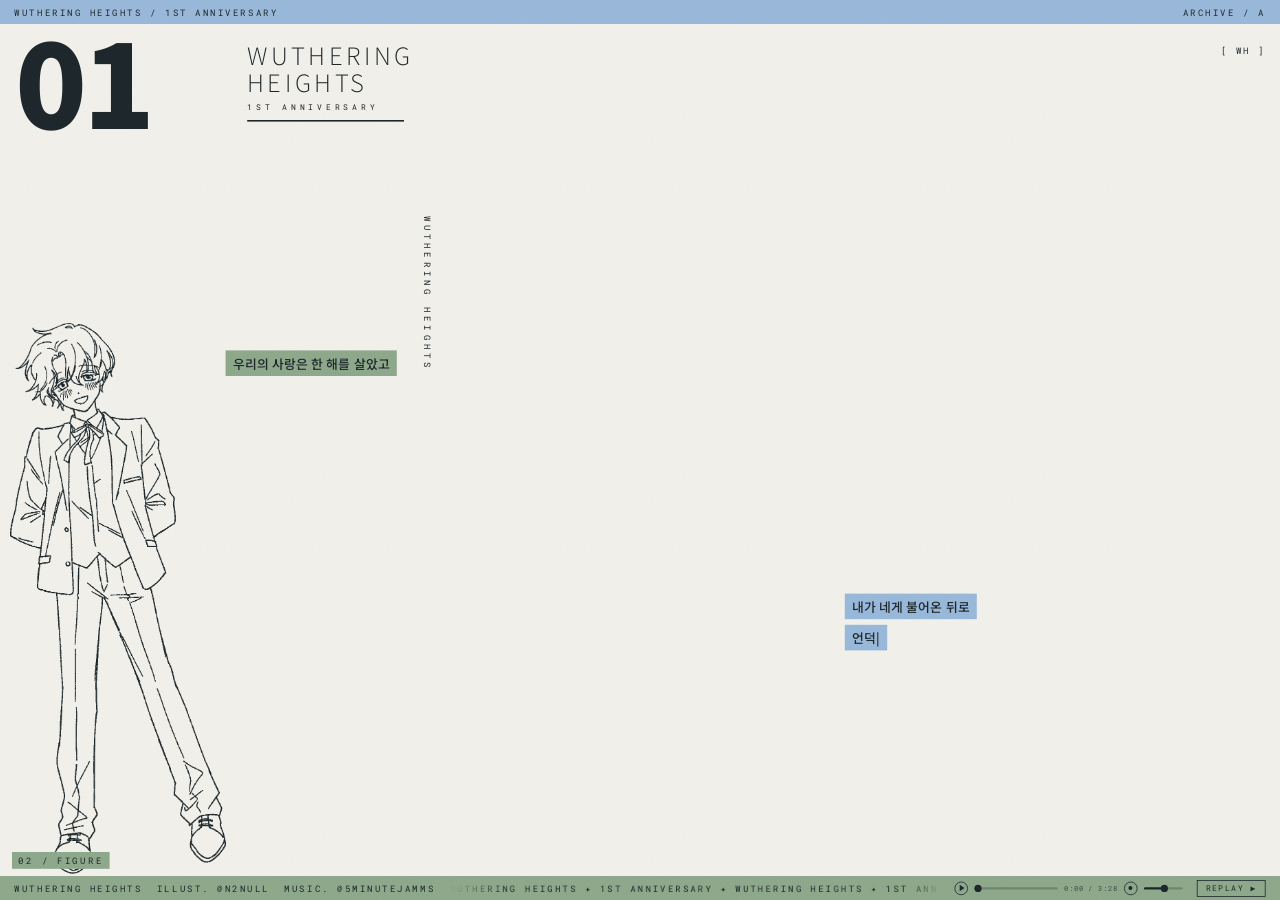
==== index.html @ ae3fcca3 "Start anniversary background music before scene scripts" ====
<!DOCTYPE html>
<html lang="ko">
<head>
<meta charset="utf-8">
<meta name="viewport" content="width=device-width, initial-scale=1, viewport-fit=cover">
<title>1ST ANNIVERSARY</title>
<link rel="icon" href="data:image/svg+xml,%3Csvg xmlns='http://www.w3.org/2000/svg' viewBox='0 0 32 32'%3E%3Crect width='32' height='32' fill='%239ABADB'/%3E%3Crect x='6' y='6' width='20' height='20' fill='%231E282C'/%3E%3C/svg%3E">
<link rel="preconnect" href="https://fonts.googleapis.com">
<link rel="preconnect" href="https://fonts.gstatic.com" crossorigin>
<link href="https://fonts.googleapis.com/css2?family=Noto+Sans+JP:wght@200;400;900&amp;family=Noto+Sans+KR:wght@300;500;700;900&amp;family=Roboto+Mono:wght@400;500&amp;display=swap" rel="stylesheet">
<link rel="stylesheet" href="css/style.css">
</head>
<body>
  <audio id="bgmAudio" src="audio/after-the-wuthering.mp3" loop preload="auto"></audio>
  <script src="js/bgm.js?v=2" async></script>

<div class="viewport">
  <div class="stage" id="stage">

    <!-- ============ 그림 3점 ============ -->
    <div class="fig fig--head" id="figHead">
      <img class="fig__img" alt="" data-img="images/head.png">
      <svg class="fig__art" aria-hidden="true" preserveAspectRatio="xMidYMid meet" xmlns="http://www.w3.org/2000/svg" viewBox="0 0 620 860" fill="none">
<g stroke="currentColor" stroke-width="3.2" stroke-linecap="round" stroke-linejoin="round">
  <!-- hair : crown + right silhouette -->
  <path d="M250 214 C214 132 268 46 358 36 C466 24 540 96 538 196 C536 266 514 314 512 382 C510 458 528 524 512 588 C500 638 476 672 460 722 C448 758 444 800 448 840"/>
  <!-- hair : left silhouette, falls behind the face -->
  <path d="M250 214 C224 266 210 316 202 358 C190 414 150 442 128 492 C104 548 94 610 98 674 C100 722 96 782 86 840"/>
  <!-- bangs -->
  <path d="M254 206 C296 136 392 112 462 152 C498 173 516 204 520 240"/>
  <path d="M352 80 C398 122 422 172 424 230"/>
  <path d="M284 132 C302 176 306 222 294 266"/>
  <path d="M424 86 C470 118 498 162 506 214"/>
  <!-- strands, right -->
  <path d="M522 330 C538 418 526 508 502 586 C484 648 468 708 472 772"/>
  <path d="M486 386 C498 464 488 542 468 608"/>
  <path d="M556 246 C578 342 570 446 546 536"/>
  <!-- strands, left (outside the face) -->
  <path d="M142 516 C126 578 118 638 122 700"/>
  <!-- face contour : 3/4 facing left -->
  <path d="M250 206
           C234 240 222 270 214 300
           C209 320 206 336 200 352
           C190 378 172 396 166 410
           C160 424 176 428 196 428
           C206 428 200 438 194 448
           C187 459 186 465 192 472
           C200 480 202 484 196 492
           C190 500 194 506 204 512
           C214 519 222 527 232 540
           C254 570 282 590 320 598
           C360 606 404 596 430 568"/>
  <path d="M430 568 C456 542 468 506 470 472"/>
  <!-- ear -->
  <path d="M470 442 C500 436 510 464 502 496 C496 522 480 536 466 534"/>
  <path d="M478 464 C489 464 493 479 487 496"/>
</g>
<g stroke="currentColor" stroke-width="2.6" stroke-linecap="round" stroke-linejoin="round">
  <!-- brow -->
  <path d="M258 304 C292 282 348 280 386 294"/>
  <!-- eye -->
  <path d="M252 354 C276 322 334 316 372 340"/>
  <path d="M254 358 C278 386 336 392 372 344"/>
  <path d="M248 348 L234 334 M266 332 L257 316 M288 322 L283 304"/>
  <path d="M322 326 C342 326 356 342 356 360 C356 377 342 388 324 386 C306 384 298 368 300 352 C302 337 309 326 322 326 Z" fill="currentColor" stroke="none"/>
  <circle cx="336" cy="343" r="5.5" fill="var(--paper)" stroke="none"/>
  <!-- nose -->
  <path d="M198 420 C208 425 216 428 224 430"/>
  <!-- lips -->
  <path d="M194 461 C222 452 254 454 276 463"/>
  <path d="M198 470 C224 486 252 483 274 465"/>
</g>
<g stroke="currentColor" stroke-width="3.2" stroke-linecap="round" stroke-linejoin="round">
  <!-- neck -->
  <path d="M300 596 C298 636 292 662 282 686"/>
  <path d="M438 566 C444 612 456 644 470 668"/>
  <!-- shoulders / collar -->
  <path d="M150 860 C172 752 212 690 282 678"/>
  <path d="M470 664 C542 692 592 762 608 860"/>
  <path d="M282 686 C328 718 394 718 454 678"/>
  <path d="M316 708 C338 742 344 780 338 820"/>
  <path d="M422 704 C410 740 406 778 412 818"/>
</g>
</svg>
      <span class="fig__tag" data-txt="tagHead"></span>
    </div>

    <div class="fig fig--left" id="figLeft">
      <img class="fig__img" alt="" data-img="images/body-left.png">
      <svg class="fig__art" aria-hidden="true" preserveAspectRatio="xMidYMid meet" xmlns="http://www.w3.org/2000/svg" viewBox="0 0 560 1000" fill="none">
<g stroke="currentColor" stroke-width="3.2" stroke-linecap="round" stroke-linejoin="round">
  <!-- head, tilted back -->
  <path d="M300 32 C330 32 348 60 346 94 C344 124 328 148 310 155 C300 159 286 156 278 148 C264 134 254 112 258 84 C262 54 272 32 300 32 Z"/>
  <!-- neck -->
  <path d="M284 154 C283 176 280 190 276 202"/>
  <path d="M316 150 C318 174 322 188 328 198"/>
  <!-- RAISED ARM (up-left) -->
  <path d="M276 202 C244 206 214 188 182 154 C154 124 130 94 114 70"/>
  <path d="M114 70 C102 50 94 36 102 26 C112 14 126 22 130 38 C132 48 134 58 136 66"/>
  <path d="M136 66 C154 100 184 142 220 174 C236 188 246 206 250 232"/>
  <!-- LOWER ARM (down-right) -->
  <path d="M328 198 C364 212 396 252 416 308 C428 342 436 376 440 402"/>
  <path d="M440 402 C450 426 448 446 435 448 C422 450 414 436 417 420 C418 412 420 406 421 400"/>
  <path d="M421 400 C412 360 398 318 380 286 C364 258 350 240 340 232"/>
  <!-- torso -->
  <path d="M250 232 C252 288 254 340 258 392"/>
  <path d="M340 232 C340 290 340 342 338 394"/>
  <!-- top + skirt -->
  <path d="M276 204 C290 224 312 224 326 200"/>
  <path d="M266 216 C288 250 320 250 338 212"/>
  <path d="M258 392 C290 406 314 406 338 392"/>
  <path d="M258 398 C236 448 222 500 214 548"/>
  <path d="M338 394 C364 442 382 496 392 546"/>
  <path d="M214 548 C244 578 286 592 330 584 C356 579 378 566 392 546"/>
  <path d="M286 400 C284 460 282 516 282 566"/>
  <path d="M320 400 C328 458 336 512 342 560"/>
  <path d="M246 402 C238 458 230 510 224 556"/>
  <!-- LEFT LEG (bent) -->
  <path d="M242 568 C216 622 200 684 198 736 C196 786 208 834 226 872"/>
  <path d="M226 872 C230 896 242 910 258 905 C272 900 274 886 268 870"/>
  <path d="M268 870 C254 834 246 792 248 748 C250 700 266 644 292 594"/>
  <!-- RIGHT LEG (bent) -->
  <path d="M352 576 C382 630 398 696 396 750 C394 800 382 846 366 880"/>
  <path d="M366 880 C370 904 358 918 342 913 C328 908 324 894 328 876"/>
  <path d="M328 876 C340 842 348 802 346 760 C344 712 330 660 306 612"/>
</g>
<g stroke="currentColor" stroke-width="2.4" stroke-linecap="round" stroke-linejoin="round">
  <!-- hair : crown -->
  <path d="M256 94 C240 44 268 10 304 10 C346 10 370 46 360 98 C354 128 358 150 364 174" stroke-width="3.2"/>
  <path d="M256 94 C250 122 246 146 242 172" stroke-width="3.2"/>
  <path d="M266 62 C292 42 336 44 356 70"/>
  <!-- hair : streaming -->
  <path d="M366 170 C412 222 450 290 460 360 C468 414 486 454 510 484"/>
  <path d="M242 172 C214 218 192 282 190 346 C188 398 172 440 150 470"/>
  <path d="M256 160 C228 206 210 264 208 322"/>
  <path d="M300 160 C292 212 290 262 296 308"/>
  <!-- closed eyes -->
  <path d="M272 98 C280 91 290 91 297 96" stroke-width="2.2"/>
  <path d="M313 94 C321 88 330 89 336 94" stroke-width="2.2"/>
  <!-- knee hints -->
  <path d="M204 742 C212 748 222 748 230 742"/>
  <path d="M362 752 C370 748 380 748 388 752"/>
</g>
</svg>
      <span class="fig__tag" data-txt="tagLeft"></span>
    </div>

    <div class="fig fig--center" id="figCenter">
      <img class="fig__img" alt="" data-img="images/body-center.png">
      <svg class="fig__art" aria-hidden="true" preserveAspectRatio="xMidYMid meet" xmlns="http://www.w3.org/2000/svg" viewBox="0 0 460 1120" fill="none">
<g stroke="currentColor" stroke-width="3.2" stroke-linecap="round" stroke-linejoin="round">
  <!-- head -->
  <path d="M246 30 C274 32 290 60 288 92 C286 120 272 142 256 150 C248 154 234 153 226 147 C212 136 200 114 202 86 C204 56 220 28 246 30 Z"/>
  <!-- neck -->
  <path d="M230 148 C229 170 227 184 224 196"/>
  <path d="M262 144 C263 168 266 182 270 192"/>
  <!-- LEFT silhouette : shoulder, arm, hand, torso, skirt -->
  <path d="M224 196 C202 202 184 210 176 224
           C158 256 148 294 150 332
           C152 372 156 414 160 446"/>
  <path d="M160 446 C152 472 150 492 162 497 C173 501 180 490 178 474 C177 464 175 456 174 450"/>
  <path d="M174 450 C178 410 180 366 184 330 C188 292 192 266 198 250"/>
  <path d="M198 250 C202 298 205 352 206 400 C204 420 200 436 196 448"/>
  <path d="M196 448 C184 512 172 596 164 666 C161 686 159 696 158 702"/>
  <!-- RIGHT silhouette -->
  <path d="M270 192 C294 198 310 206 318 220
           C336 252 346 290 344 330
           C342 370 338 412 334 444"/>
  <path d="M334 444 C342 470 344 490 332 495 C321 499 314 488 316 472 C317 462 319 454 320 448"/>
  <path d="M320 448 C316 408 314 364 310 328 C306 290 302 264 296 248"/>
  <path d="M296 248 C292 296 289 350 288 400 C290 420 294 436 298 448"/>
  <path d="M298 448 C312 512 324 596 332 666 C335 686 337 696 338 702"/>
  <!-- skirt hem -->
  <path d="M158 702 C196 722 254 726 304 714 C322 710 332 706 338 702"/>
  <!-- legs -->
  <path d="M196 714 C190 790 186 876 190 948 C192 982 192 1002 194 1018"/>
  <path d="M232 722 C230 798 228 882 228 950 C228 982 228 1002 228 1016"/>
  <path d="M254 722 C254 798 254 882 256 950 C257 982 258 1002 258 1016"/>
  <path d="M292 712 C298 788 302 874 300 946 C299 980 298 1000 296 1016"/>
  <!-- feet -->
  <path d="M194 1018 C188 1042 188 1058 199 1062 C214 1067 224 1063 227 1056 C230 1050 228 1032 228 1016"/>
  <path d="M296 1016 C302 1040 302 1056 291 1060 C277 1065 266 1061 262 1054 C259 1048 258 1032 258 1016"/>
</g>
<g stroke="currentColor" stroke-width="2.4" stroke-linecap="round" stroke-linejoin="round">
  <!-- hair -->
  <path d="M200 92 C186 40 216 6 252 8 C294 10 316 48 304 100 C298 132 304 158 312 184" stroke-width="3.2"/>
  <path d="M200 92 C195 122 190 150 186 180" stroke-width="3.2"/>
  <path d="M210 60 C236 40 280 42 300 68"/>
  <path d="M314 180 C340 240 352 312 342 384 C334 442 346 490 360 528"/>
  <path d="M186 180 C168 236 160 298 168 354 C174 398 166 440 154 474"/>
  <path d="M294 162 C312 226 320 296 312 360 C306 410 314 452 326 486"/>
  <path d="M212 150 C200 208 196 264 202 314 C206 352 200 388 190 414"/>
  <path d="M254 152 C250 206 250 258 254 300"/>
  <!-- closed eyes -->
  <path d="M216 94 C224 87 234 87 241 92" stroke-width="2.2"/>
  <path d="M257 90 C265 84 274 85 280 90" stroke-width="2.2"/>
  <!-- neckline + bust + waist -->
  <path d="M224 198 C240 220 258 220 270 194"/>
  <path d="M214 210 C236 246 266 246 282 206"/>
  <path d="M206 404 C236 418 268 418 288 402"/>
  <!-- skirt folds -->
  <path d="M214 460 C208 544 202 630 198 706"/>
  <path d="M248 466 C248 550 248 636 248 716"/>
  <path d="M282 462 C288 546 294 632 298 708"/>
  <!-- knees -->
  <path d="M200 856 C208 862 218 862 226 858"/>
  <path d="M260 858 C268 862 278 862 286 856"/>
</g>
</svg>
    </div>

    <!-- ============ 타이포 ============ -->
    <div class="wordmark anim" style="--d:.55s">
      <h1 class="wordmark__main"><span data-txt="wordmarkLine1"></span><span data-txt="wordmarkLine2"></span></h1>
      <p class="wordmark__sub" data-txt="wordmarkSub"></p>
      <i class="wordmark__rule"></i>
    </div>

    <!-- 각 그림이 나타날 때 타자기처럼 찍히고, 그대로 남습니다 -->
    <div class="typed typed--right" id="typeRight" data-txt="typeRight"></div>
    <div class="typed typed--left"  id="typeLeft"  data-txt="typeLeft"></div>

    <span class="vtext vtext--left anim" style="--d:1.1s" data-txt="verticalLeft"></span>

    <span class="bignum anim" style="--d:1.25s" data-txt="bigNumber"></span>

    <p class="subtitle" data-txt="subtitle"></p>
    <button class="enter-hint" id="enter" type="button" data-txt="enterLabel"></button>
    <span class="cornermark anim" style="--d:1.5s" data-txt="cornermark"></span>

    <!-- ============ 위 / 아래 노란 띠 ============ -->
    <div class="band band--top">
      <span data-txt="topLeft"></span>
      <span data-txt="topRight"></span>
    </div>

    <div class="band band--bottom">
      <span class="band__credit" data-txt="credit"></span>
      <span class="band__credit" data-txt="illustCredit"></span>
      <span class="band__credit" data-txt="musicCredit"></span>
      <span class="marquee"><span class="marquee__inner" id="marquee"></span></span>
      <div class="bgm" id="bgm">
        <button class="bgm__btn bgm__play" id="bgmPlay" type="button"
                aria-label="재생 / 정지"></button>
        <input class="bgm__bar" id="bgmBar" type="range" min="0" max="1000" value="0"
               aria-label="재생 위치">
        <span class="bgm__time" id="bgmTime">0:00 / 0:00</span>
        <button class="bgm__btn bgm__mute" id="bgmMute" type="button"
                aria-label="음소거"></button>
        <input class="bgm__vol" id="bgmVol" type="range" min="0" max="100" value="55"
               aria-label="볼륨">
      </div>
      <button class="replay" id="replay" type="button">REPLAY &#9654;</button>
    </div>

  </div>

  <i class="curtain curtain--top"></i>
  <i class="curtain curtain--bottom"></i>
</div>

<script src="content.js"></script>
<script src="js/main.js"></script>
</body>
</html>
---- css/style.css ----
/* =========================================================
   1ST ANNIVERSARY — key visual
   ========================================================= */

:root{
  /* ---- 색 : 여기 다섯 줄만 바꾸면 전체 색이 바뀝니다 ---- */
  --paper:#F2F1EB;        /* 배경 (살짝 따뜻한 오프화이트) */
  --ink:#1E282C;          /* 선과 글자 (차가운 먹색) */
  --blue:#9ABADB;         /* 포인트 1 — 연한 블루 */
  --sage:#8FA98C;         /* 포인트 2 — 세이지 그린 */
  --blue-deep:#5F86B2;    /* 블루 진한 톤 */
  --sage-deep:#637F60;    /* 세이지 진한 톤 */

  --mono:'Roboto Mono', ui-monospace, SFMono-Regular, Menlo, monospace;
  --jp:'Noto Sans JP', 'Noto Sans KR', system-ui, sans-serif;
  --kr:'Noto Sans KR', 'Noto Sans JP', system-ui, sans-serif;

  /* =========================================================
     애니메이션 박자
     아래 네 줄만 바꾸면 전체 리듬이 '일정하게' 유지됩니다.
     그림이 나오는 시각은 밑에서 자동으로 계산되니 건드리지 마세요.
     - 전체를 느리게/빠르게  → --hold 를 키우거나 줄이기
     - 그림 사이 여백 조절    → --gap
     ========================================================= */
  --t0:      .85s;   /* 첫 그림(두상)이 나오기 시작하는 시각 */
  --inDur:   .65s;   /* 나타나는 데 걸리는 시간 */
  --outDur:  .50s;   /* 사라지는 데 걸리는 시간 */
  --hold:   2.40s;   /* 다 보인 채로 머무는 시간 (그림마다 동일) */
  --gap:     .35s;   /* 하나가 사라지고 다음이 나올 때까지의 빈 틈 (동일) */
  --afterTyping: .6s; /* 왼쪽 글이 다 찍힌 뒤 가운데 그림이 뜨기까지의 쉼 */

  /* ↓ 여기부터는 자동 계산 — 손대지 않아도 됩니다 ↓
     두상 등장 → 머무름 → 퇴장 → 빈 틈 → 왼쪽 전신 → … → 가운데 전신 */
  --headIn:   var(--t0);
  --headOut:  calc(var(--headIn)  + var(--inDur)  + var(--hold));
  --leftIn:   calc(var(--headOut) + var(--outDur) + var(--gap));
  --leftOut:  calc(var(--leftIn)  + var(--inDur)  + var(--hold));
  --centerIn: calc(var(--leftOut) + var(--outDur) + var(--gap));

  --easeOut:cubic-bezier(.16,.84,.26,1);
  --easeIn:cubic-bezier(.6,0,.9,.3);
}

*{box-sizing:border-box;margin:0;padding:0}
html,body{height:100%}
body{
  background:var(--paper);
  color:var(--ink);
  font-family:var(--kr);
  overflow:hidden;
  -webkit-font-smoothing:antialiased;
}

.viewport{
  position:fixed; inset:0;
  overflow:hidden;
  background:var(--paper);
}
.viewport::after{           /* 종이 질감 */
  content:''; position:absolute; inset:0; pointer-events:none; z-index:60;
  opacity:.5; mix-blend-mode:multiply;
  background-image:url("data:image/svg+xml,%3Csvg xmlns='http://www.w3.org/2000/svg' width='180' height='180'%3E%3Cfilter id='n'%3E%3CfeTurbulence type='fractalNoise' baseFrequency='.9' numOctaves='3'/%3E%3CfeColorMatrix type='saturate' values='0'/%3E%3C/filter%3E%3Crect width='180' height='180' filter='url(%23n)' opacity='.12'/%3E%3C/svg%3E");
}

/* ---------- 스테이지 (1600 x 900 고정 캔버스를 화면에 맞춰 축소) ---------- */
.stage{
  position:relative;
  width:1600px; height:900px;   /* height 는 js 가 창에 맞춰 다시 정합니다 */
  background:var(--paper);
  position:absolute; left:0; top:0;
  transform:translate(var(--ox,0px), var(--oy,0px)) scale(var(--scale,1));
  transform-origin:0 0;
  overflow:hidden;
  box-shadow:0 0 0 1px rgba(17,17,17,.08);
}

/* ---------- 노란 띠 ---------- */
.band{
  position:absolute;left:0;right:0;height:30px;z-index:30;
  background:var(--blue);
  display:flex;align-items:center;gap:18px;
  padding:0 18px;
  font-family:var(--mono);font-size:11px;letter-spacing:.22em;
  text-transform:uppercase;
}
.band--top{top:0;justify-content:space-between;transform:translateY(-100%)}
.band--bottom{bottom:0;transform:translateY(100%);background:var(--sage)}
.band__credit{flex:none}
.marquee{flex:1;overflow:hidden;white-space:nowrap;mask-image:linear-gradient(90deg,transparent,#000 12%,#000 93%,transparent)}
.marquee__inner{display:inline-block;animation:slide 26s linear infinite;will-change:transform}
@keyframes slide{to{transform:translateX(-50%)}}
.replay{
  flex:none;border:1.5px solid var(--ink);background:transparent;color:var(--ink);
  font-family:var(--mono);font-size:10px;letter-spacing:.2em;padding:3px 10px;
  cursor:pointer;transition:background .18s,color .18s;
}
.replay{text-decoration:none;display:inline-block}
.replay:hover{background:var(--ink);color:var(--paper)}

/* ---------- 배경 음악 조작부 ----------
   아래 띠 안의 한 칸으로 들어갑니다. 띠가 원래 flex 라서,
   자리를 비집고 들어가는 게 아니라 흐르는 글자 영역이 그만큼 줄어듭니다.
   그래서 다른 요소를 가리거나 밀어내지 않습니다. */
.bgm{
  flex:none;display:flex;align-items:center;gap:8px;
  color:var(--ink);
}
.bgm__btn{
  flex:none;width:17px;height:17px;padding:0;cursor:pointer;
  border:1.5px solid var(--ink);border-radius:50%;background:transparent;
  position:relative;transition:background .18s;
}
.bgm__btn:hover{background:rgba(30,40,44,.14)}
/* ▶ / ‖ 를 글자 대신 도형으로 그립니다 (서체에 기호가 없어도 똑같이 보이게) */
.bgm__play::before{
  content:"";position:absolute;left:50%;top:50%;
  translate:-40% -50%;
  border-left:6px solid var(--ink);
  border-top:4px solid transparent;border-bottom:4px solid transparent;
}
.bgm.is-playing .bgm__play::before{
  translate:-50% -50%;
  border:0;width:5px;height:8px;
  border-left:2px solid var(--ink);border-right:2px solid var(--ink);
}
.bgm__mute::before{                       /* 소리 켜짐: 작은 원 */
  content:"";position:absolute;left:50%;top:50%;translate:-50% -50%;
  width:5px;height:5px;border-radius:50%;background:var(--ink);
}
.bgm.is-muted .bgm__mute::before{         /* 음소거: 가로줄 */
  width:8px;height:0;border-radius:0;
  border-top:2px solid var(--ink);background:transparent;
}
.bgm__time{
  flex:none;font-size:9px;letter-spacing:.12em;opacity:.72;
  font-variant-numeric:tabular-nums;white-space:nowrap;
}
/* 두 막대 모두 '채워진 만큼' 을 --p 로 받아 배경 그라데이션으로 그립니다 */
.bgm__bar,.bgm__vol{
  -webkit-appearance:none;appearance:none;
  flex:none;height:3px;border-radius:2px;cursor:pointer;
  background:linear-gradient(to right,
             var(--ink) var(--p,0%), rgba(30,40,44,.28) var(--p,0%));
}
.bgm__bar{width:104px}
.bgm__vol{width:48px}
.bgm__bar::-webkit-slider-thumb,.bgm__vol::-webkit-slider-thumb{
  -webkit-appearance:none;width:9px;height:9px;border-radius:50%;
  background:var(--ink);border:0;cursor:pointer;
}
.bgm__bar::-moz-range-thumb,.bgm__vol::-moz-range-thumb{
  width:9px;height:9px;border-radius:50%;background:var(--ink);border:0;cursor:pointer;
}
.bgm__bar:focus-visible,.bgm__vol:focus-visible,.bgm__btn:focus-visible{
  outline:2px solid var(--ink);outline-offset:2px;
}

/* ---------- 그림 ---------- */
.fig{position:absolute;z-index:2;pointer-events:none;opacity:0;color:var(--ink)}
.fig__art,.fig__img{display:block;height:100%;width:auto;color:inherit}
.fig__img{display:none}
.fig.has-img .fig__img{display:block}
.fig.has-img .fig__art{display:none}
.fig::after{                 /* 등장할 때 쓸고 지나가는 노란 바 */
  content:'';position:absolute;left:-6%;right:-6%;height:12px;top:0;
  background:var(--blue);mix-blend-mode:multiply;opacity:0;
}
.fig__tag{
  position:absolute;left:0;bottom:6%;
  font-family:var(--mono);font-size:11px;letter-spacing:.24em;color:var(--ink);
  background:var(--sage);padding:3px 8px;white-space:nowrap;
}

.fig--head  {left:66%;   top:3%;   bottom:0;     --din:var(--headIn);   --dout:var(--headOut)}
.fig--left  {left:0.6%; top:calc(3.4% + 132px); bottom:30px; width:17.2%;
             display:flex; align-items:flex-end;
             --din:var(--leftIn); --dout:var(--leftOut)}
/* 왼쪽 전신만 세로가 아니라 가로 기준으로 크기를 잡습니다 —
   캔버스가 세로로 늘어나도 첫 칸 밖으로 번지지 않고,
   창이 납작해지면 머리가 잘리는 대신 전체가 줄어듭니다. */
.fig--left .fig__img, .fig--left .fig__art{
  width:100%; height:auto; max-height:100%;
  object-fit:contain; object-position:bottom center;
}
.fig--center{left:35%;   bottom:30px; height:80%; --din:var(--centerIn)}

.fig--head .fig__tag  {left:4%;bottom:11%}
.fig--left .fig__tag  {left:2%;bottom:1%}

/* ---------- 타이포 ---------- */
.anim{opacity:0}

.wordmark{position:absolute;left:19.3%;top:4.5%;z-index:6;width:17%}
.wordmark__main{
  font-family:var(--jp);font-weight:200;font-size:30px;
  letter-spacing:.15em;line-height:1.14;
}
.wordmark__main span{display:block;white-space:nowrap}

.wordmark__sub{
  margin-top:9px;font-family:var(--mono);font-size:9.5px;
  letter-spacing:.52em;text-transform:uppercase;white-space:nowrap;
}
.wordmark__rule{display:block;margin-top:9px;width:72%;height:1.5px;background:var(--ink)}

/* =========================================================
   타자기처럼 찍히는 글 덩어리
   한글이 없는 줄은 자동으로 작은 고정폭 글씨 + 배경 없음 (js 가 판별)
   ========================================================= */
.typed{position:absolute;z-index:7;max-width:30%}
.typed__line{
  font-size:16px;font-weight:500;line-height:1.5;margin-bottom:8px;
  word-break:keep-all;visibility:hidden;
}
.typed__line:last-child{margin-bottom:0}
/* 빈 줄은 글자·배경 없이 사이만 벌립니다 */
.typed__line--space{height:12px;margin-bottom:8px}
.typed__line span{
  background:var(--blue);padding:4px 9px;line-height:1.95;
  box-decoration-break:clone;-webkit-box-decoration-break:clone;
}
.typed__line--mono span{
  background:transparent;padding:4px 0;
  font-family:var(--mono);font-size:12px;letter-spacing:.18em;
}
.typed--right{left:66%;top:66%}
.typed--left{right:69%;top:39%;text-align:right}
.typed--left .typed__line span{background:var(--sage)}
/* 위 줄보다 뒤에 와야 영문·숫자 줄의 배경이 실제로 빠집니다 */
.typed .typed__line--mono span{background:transparent}

.vtext{
  position:absolute;z-index:7;
  font-family:var(--mono);font-size:11px;letter-spacing:.4em;text-transform:uppercase;
  white-space:nowrap;transform-origin:0 0;rotate:90deg;
}
.vtext--left{left:33.9%;top:24%}

.bignum{
  position:absolute;left:1.2%;top:3.4%;z-index:6;
  font-family:var(--jp);font-weight:900;font-size:148px;line-height:.8;
  letter-spacing:-.04em;
}


.stripes{
  position:absolute;left:89.5%;top:52%;width:52px;height:92px;z-index:6;display:block;
  background:repeating-linear-gradient(90deg,var(--ink) 0 9px,transparent 9px 18px);
}

.cornermark{position:absolute;left:95%;top:4.5%;z-index:7;font-family:var(--mono);font-size:11px;letter-spacing:.2em;background:var(--paper);padding:4px 6px}

/* =========================================================
   애니메이션
   ========================================================= */
@keyframes bandIn{to{transform:translateY(0)}}
@keyframes rise{
  from{opacity:0;transform:translateY(16px)}
  to{opacity:1;transform:translateY(0)}
}
@keyframes figIn{
  0%  {opacity:0;clip-path:inset(0 0 100% 0);transform:translateY(14px)}
  34% {opacity:1}
  40% {opacity:.25}
  46% {opacity:1}
  100%{opacity:1;clip-path:inset(0 0 0 0);transform:translateY(0)}
}
@keyframes figOut{
  0%  {opacity:1;clip-path:inset(0 0 0 0);transform:translateY(0)}
  18% {opacity:.3}
  28% {opacity:1}
  100%{opacity:0;clip-path:inset(100% 0 0 0);transform:translateY(-12px)}
}
@keyframes sweep{
  0%  {opacity:1;top:0}
  90% {opacity:1}
  100%{opacity:0;top:100%}
}
@keyframes drift{
  0%,100%{transform:translateY(0)}
  50%    {transform:translateY(-9px)}
}

.is-playing .band--top{animation:bandIn .7s var(--easeOut) .05s both}
.is-playing .band--bottom{animation:bandIn .7s var(--easeOut) .15s both}
.is-playing .anim{animation:rise .75s var(--easeOut) var(--d,0s) both}

.is-playing .fig{animation:figIn var(--inDur) var(--easeOut) var(--din) both}
.is-playing .fig::after{animation:sweep var(--inDur) linear var(--din) both}
.is-playing .fig--head{
  animation:
    figIn  var(--inDur)  var(--easeOut) var(--din)  both,
    figOut var(--outDur) var(--easeIn)  var(--dout) forwards;
}
/* 왼쪽 전신은 정해진 시각이 아니라, 왼쪽 글이 다 찍힌 뒤에 사라집니다.
   퇴장은 figOut 하나만 걸어 두어 등장 애니메이션을 건드리지 않습니다. */
.is-playing.left-out .fig--left{
  animation: figOut var(--outDur) var(--easeIn) 0s forwards;
}
/* 가운데 그림은 공통 등장 규칙(.is-playing .fig)에서 빼둡니다.
   안 빼면 옛 시각(--centerIn)에 먼저 떠버립니다. */
.is-playing .fig--center{animation:none}

/* 가운데 그림은 시각을 미리 정해두지 않고, 왼쪽 글이 실제로 다 찍히면
   붙는 typing-done 신호를 받아서 등장합니다. 글이 길어져도 순서가 안 뒤집힙니다. */
.is-playing.typing-done .fig--center{
  animation:
    figIn var(--inDur) var(--easeOut) var(--afterTyping) both,
    drift 7s ease-in-out calc(var(--afterTyping) + var(--inDur)) infinite;
}
.is-playing .fig--center::after{animation:none}
.is-playing.typing-done .fig--center::after{
  animation:sweep var(--inDur) linear var(--afterTyping) both;
}

/* =========================================================
   가운데 그림 클릭 → 1·2번 그림이 다시 나왔다가 다음 페이지로
   ========================================================= */

/* 영화 자막처럼 화면 아래 가운데에 뜨는 대사 */
.subtitle{
  position:absolute;left:0;right:0;top:91.3%;z-index:9;
  text-align:center;font-size:21px;font-weight:500;letter-spacing:.005em;word-break:keep-all;white-space:pre-line;
  color:var(--ink);opacity:0;pointer-events:none;
  text-shadow:0 0 8px var(--paper), 0 0 5px var(--paper),
              0 0 3px var(--paper), 0 0 2px var(--paper);
}
.can-enter .subtitle{animation:rise .9s var(--easeOut) .1s both;pointer-events:auto;cursor:pointer}
.can-enter .subtitle:hover{color:var(--blue-deep)}

/* 가운데 그림이 다 나타난 뒤에만 눌리게 됩니다 */
.can-enter .fig--center{pointer-events:auto;cursor:pointer}

.enter-hint{
  position:absolute;left:66%;top:82%;z-index:9;
  font-family:var(--mono);font-size:12px;letter-spacing:.26em;
  color:var(--ink);background:var(--blue);border:0;
  padding:7px 14px;cursor:pointer;opacity:0;pointer-events:none;
}
.can-enter .enter-hint{
  pointer-events:auto;
  animation:rise .7s var(--easeOut) both, blink 2.6s ease-in-out .7s infinite;
}
.enter-hint:hover{background:var(--ink);color:var(--paper)}
@keyframes blink{0%,100%{opacity:1}50%{opacity:.5}}

/* 되돌아온 1·2번 그림 — 각자 화면 바깥쪽에서 안으로 밀려 들어옵니다 */
@keyframes returnFromRight{
  0%  {opacity:0; clip-path:inset(0 0 0 100%); transform:translateX(46px)}
  55% {opacity:1}
  100%{opacity:1; clip-path:inset(0 0 0 0);    transform:translateX(0)}
}
@keyframes returnFromLeft{
  0%  {opacity:0; clip-path:inset(0 100% 0 0); transform:translateX(-46px)}
  55% {opacity:1}
  100%{opacity:1; clip-path:inset(0 0 0 0);    transform:translateX(0)}
}
.is-playing.is-outro .fig--head{animation:returnFromRight .75s var(--easeOut) 0s   both}
.is-playing.is-outro .fig--left{animation:returnFromLeft  .75s var(--easeOut) .35s both}
/* 들어올 때 색 바가 한 번 쓸고 지나갑니다 */
.is-playing.is-outro .fig--head::after{animation:sweep .75s linear 0s   both}
.is-playing.is-outro .fig--left::after{animation:sweep .75s linear .35s both}
.is-playing.is-outro .fig--center{animation:none;opacity:1}
.is-outro .enter-hint{animation:none;opacity:0;transition:opacity .25s}

/* 위·아래 띠가 커튼처럼 닫히며 다음 페이지로 */
.curtain{position:fixed;left:0;right:0;height:0;z-index:80;pointer-events:none}
.curtain--top{top:0;background:var(--blue)}
.curtain--bottom{bottom:0;background:var(--sage)}
.is-leaving .curtain{animation:curtainIn .55s var(--easeIn) both}
@keyframes curtainIn{from{height:0}to{height:51vh}}

/* 다음 페이지에서 커튼이 열립니다 */
.curtains-open .curtain{animation:curtainOut .6s var(--easeOut) .05s both}
@keyframes curtainOut{from{height:51vh}to{height:0}}

/* =========================================================
   두 번째 페이지 (page2.html)
   왼쪽 세로 색 띠에 정보, 오른쪽 넓은 면에 제목 + 손글씨 + 그림
   ========================================================= */

/* ---- 왼쪽 세로 띠 ---- */
.p2side{
  position:absolute;left:0;top:0;width:19%;height:74%;background:var(--sage);z-index:3;
  display:flex;flex-direction:column;align-items:center;
  padding:44px 0;        /* 위아래 여백을 같게 → 내용 덩어리가 세로 한가운데 */
}
/* 1115 · 세로 이름 · One year — 셋 다 가로 가운데로 놓입니다.
   padding 숫자를 키우면 위아래 여백이, GAP 숫자를 키우면
   1115 와 세로 이름 사이가 벌어집니다. */
.p2side__stack{
  --gap:46px;
  --badge-w:60%;        /* 1115 원형의 너비 */
  display:flex;flex-direction:column;align-items:center;
  width:100%;flex:1;
}
.p2side__badge{
  width:var(--badge-w);padding:10px 0;
  border:1.6px solid var(--paper);border-radius:50%;
  text-align:center;color:var(--paper);
  font-family:var(--mono);font-size:15px;letter-spacing:.08em;
}
/* 세로 이름과 One year 의 왼쪽 끝을 1115 원형의 왼쪽 끝과 같은 x 에 맞춥니다
   (원형이 가운데 있으므로 양옆 여백은 (100% - 너비) / 2) */
.p2side__namesbox,
.p2side__note{
  align-self:flex-start;margin-left:calc((100% - var(--badge-w)) / 2);
}
/* 돌린 글줄은 '제자리 폭'이 0 이라 다른 요소와 겹칩니다.
   그래서 빈 상자를 하나 두고, 글자 크기에 맞춘 자리를 js 가 잡아줍니다. */
.p2side__namesbox{position:relative;display:block;margin-top:var(--gap)}
.p2side__names{
  /* 세로쓰기 모드 대신 '가로로 짠 글줄을 통째로 90도 회전'.
     세로쓰기는 글자를 하나씩 세로축에 배치해서, 화면이 소수점 배율로
     축소될 때 글자마다 반올림이 달라져 좌우로 흔들립니다. */
  position:absolute;left:100%;top:0;width:max-content;
  transform-origin:0 0;rotate:90deg;
  white-space:pre-line;line-height:2.1;
  color:var(--paper);font-family:var(--mono);font-size:12px;letter-spacing:.28em;
}
.p2side__note{
  margin-top:auto;      /* 아래쪽에 붙입니다 (원래 자리) */
  text-align:left;white-space:pre-line;line-height:1.95;
  color:var(--paper);font-family:var(--mono);font-size:12px;letter-spacing:.14em;
}
/* 녹색 칸(높이 74%) 아래, 아래 띠(30px) 위 — 그 흰 영역의 한가운데 */
.p2foot{
  position:absolute;left:0;top:74%;width:19%;bottom:30px;z-index:4;
  display:flex;align-items:center;justify-content:center;    /* 덩어리를 가운데로 */
}
.p2foot__in{
  display:flex;flex-direction:column;align-items:flex-start; /* 글끼리는 왼쪽 맞춤 */
  gap:14px;
}
.p2mark{
  color:var(--sage-deep);
  font-family:var(--mono);font-size:13px;letter-spacing:.12em;
}
.p2heading{
  color:var(--sage-deep);
  font-family:var(--kr);font-weight:700;font-size:34px;line-height:1.32;
  letter-spacing:-.02em;white-space:pre-line;word-break:keep-all;
}

/* ---- 오른쪽 ---- */
/* 제목 + 아래 한 줄 묶음 : 간격은 .p2cap 의 margin-top 하나로 정해집니다 */
.p2head{position:absolute;left:22%;top:7%;z-index:5}
.p2title{
  white-space:pre-line;
  font-family:'Holtwood One SC',var(--jp);font-weight:400;font-size:104px;line-height:1.02;
  letter-spacing:-.015em;color:var(--ink);
}
.p2script{
  position:absolute;left:29%;top:7.5%;width:40%;z-index:6;pointer-events:none;
  color:var(--blue-deep);rotate:-7deg;display:block;
}
.p2script__svg{width:100%;height:auto;display:block;overflow:visible}
/* 그려지기 전에는 선이 숨어 있도록 (js 가 실제 길이로 다시 잡습니다) */
.p2script__pen path{stroke-dasharray:20000;stroke-dashoffset:20000}
@keyframes drawStroke{to{stroke-dashoffset:0}}
.p2cap{
  margin-top:30px;
  font-size:16px;font-weight:500;word-break:keep-all;white-space:pre-line;
}
.p2cap span{
  background:var(--blue);padding:4px 9px;line-height:1.95;
  box-decoration-break:clone;-webkit-box-decoration-break:clone;
}
/* ---- 본문 글 (칸보다 길면 스크롤) ---- */
.p2letter{
  position:absolute;left:22%;top:calc(44% - 50px);width:48%;bottom:8.5%;z-index:5;
  overflow-y:auto;padding-right:20px;
  font-size:12.5px;line-height:2;word-break:keep-all;color:var(--ink);
  /* 아래쪽을 살짝 흐리게 해서 "더 있다"는 걸 알립니다 */
  -webkit-mask-image:linear-gradient(180deg,#000 0,#000 88%,transparent 100%);
          mask-image:linear-gradient(180deg,#000 0,#000 88%,transparent 100%);
  scrollbar-width:thin;scrollbar-color:var(--sage) transparent;
}
/* ---- 가운데 글: 기호였다가 한 줄씩 본문이 드러납니다 ----
   조각(.sc) 안에는 처음부터 '진짜 글자'가 들어 있고, 투명하게 숨겨둡니다.
   기호는 그 위에 겹쳐 그립니다. 그래서 기호가 무엇이든 글의 줄바꿈이
   처음부터 끝까지 한 번도 흔들리지 않습니다.
   inline 을 유지해야 줄바꿈이 본문과 같으므로 움직임은 top 으로 줍니다. */
.p2letter .sc{position:relative;color:transparent;
  --dx:0px;--dy:42px;--rot:0deg}          /* js 가 글자마다 다른 값을 넣습니다 */
.p2cue{display:inline}                     /* 일러스트를 부르는 문장 (보이는 변화 없음) */
.p2letter .sc::after{
  content:attr(data-s);
  position:absolute;left:50%;top:50%;translate:-50% -50%;
  line-height:1;white-space:pre;color:var(--ink);
}
/* 벗겨질 때: 기호는 아래로 떨어지며 옅어져 사라지고(쌓이지 않습니다),
   그 자리에 진짜 글자가 배어 나옵니다.
   --d 는 js 가 글자마다 넣어 주는 시차입니다. 한 줄 안에서 왼쪽부터
   차례로 벗겨지게 하는 값입니다. */
.p2letter .sc--in{animation:scInk .34s ease-out 90ms both}
.p2letter .sc--in::after{
  animation:scDust 1.15s cubic-bezier(.2,.65,.35,1) forwards;
}
@keyframes scInk{from{color:transparent} to{color:var(--ink)}}
/* 제자리에서 흩어져 멀리 날아가며 작아지고 옅어집니다 — 바닥에 쌓이지 않습니다 */
@keyframes scDust{
  0%  {translate:-50% -50%; scale:1; rotate:0deg; opacity:.9}
  100%{translate:calc(-50% + var(--dx)) var(--dy);
       scale:.22; rotate:var(--rot); opacity:0}
}

.p2letter p{margin-bottom:1.15em;text-indent:1em}   /* 문단마다 첫 줄 들여쓰기 */
.p2letter p:last-child{margin-bottom:0}
.p2letter::-webkit-scrollbar{width:4px}
.p2letter::-webkit-scrollbar-track{background:transparent}
.p2letter::-webkit-scrollbar-thumb{background:var(--sage)}

/* 위·아래 띠 높이가 같으므로 캔버스 한가운데가 곧 두 띠 사이의 한가운데 */
/* left 는 js 가 'ANNIVERSARY' 오른쪽 여백 한가운데로 다시 잡습니다 (아래 값은 예비) */
.p2art{
  position:absolute;left:72%;top:50%;translate:0 -50%;height:90%;width:auto;z-index:2;display:block;
  opacity:0;                      /* 편지의 그 문장이 읽힐 때 나타납니다 */
  /* 아래에서 위로 '차오르며' 드러나게 하는 가림막.
     그림 높이의 2.35배짜리 세로 그라데이션을 씌워 두고 위치만 움직입니다.
     경계(43%~58%)가 그림 높이의 0.35배라, 위치가 0 → 100% 로 가는 동안
     그 경계선이 그림 아래 끝에서 위 끝까지 꼭 한 번 훑고 지나갑니다.
     평소 위치(100%)에서는 불투명한 부분만 걸쳐 그림이 그대로 보입니다. */
  -webkit-mask-image:linear-gradient(to top,#000 0 43%,transparent 58%);
          mask-image:linear-gradient(to top,#000 0 43%,transparent 58%);
  -webkit-mask-size:100% 235%;    mask-size:100% 235%;
  -webkit-mask-repeat:no-repeat;  mask-repeat:no-repeat;
  -webkit-mask-position:0 100%;   mask-position:0 100%;
  --rise:6.5s;                    /* ★ 등장이 끝나기까지 걸리는 시간. 이 숫자 하나만 바꾸면 됩니다 */
}
/* 세 가지를 따로 겁니다. 차오르는 속도와 또렷해지는 속도가 서로 달라야
   '천천히 차오르다 마지막에 딱 맺히는' 느낌이 납니다. */
.p2art.art-in{
  animation:artRise  var(--rise) cubic-bezier(.42,.08,.55,.98) both,
            artFocus var(--rise) cubic-bezier(.50,.05,.35,1)   both,
            artFloat 9s          ease-in-out var(--rise) infinite;
}
@keyframes artRise{              /* 발밑에서부터 차오릅니다 */
  from{-webkit-mask-position:0 0;   mask-position:0 0}
  to  {-webkit-mask-position:0 100%;mask-position:0 100%}
}
@keyframes artFocus{             /* 흐릿하고 조금 큰 상태에서 또렷하게 내려앉습니다 */
  0%  {opacity:0; translate:0 calc(-50% + 26px); scale:1.055; filter:blur(16px)}
  14% {opacity:1}
  55% {filter:blur(9px)}         /* 또렷해지는 건 뒤로 미뤄, 마지막에 맺히게 */
  100%{opacity:1; translate:0 -50%;              scale:1;     filter:blur(0)}
}
@keyframes artFloat{             /* 자리를 잡은 뒤에는 아주 천천히 숨 쉬듯 */
  0%,100%{translate:0 -50%}
  50%    {translate:0 calc(-50% - 7px)}
}
@media (prefers-reduced-motion: reduce){ .p2art{opacity:1;animation:none} }

/* =========================================================
   2페이지 등장 애니메이션
   커튼이 열리는 0.65초 뒤부터 요소들이 차례로 들어옵니다.
   순서를 바꾸려면 각 줄 끝의 시작 시각(초)만 고치면 됩니다.
   ========================================================= */
@keyframes slideFromLeft{from{transform:translateX(-100%)}to{transform:translateX(0)}}
@keyframes wipeFromLeft{from{clip-path:inset(0 100% 0 0)}to{clip-path:inset(0 0 0 0)}}
@keyframes fadeIn{from{opacity:0}to{opacity:1}}

.is-playing .p2side        {animation:slideFromLeft .75s var(--easeOut) .50s both}
.is-playing .p2title       {animation:wipeFromLeft  .85s var(--easeOut) .85s both}
.is-playing .p2side__badge {animation:rise          .70s var(--easeOut) 1.10s both}
/* 세로 글자는 회전해 둔 상태라 자리를 건드리지 않는 흐려짐으로만 */
.is-playing .p2side__names {animation:fadeIn        .70s var(--easeOut) 1.20s both}
.is-playing .p2side__note  {animation:rise          .70s var(--easeOut) 1.30s both}
/* 손글씨는 왼쪽부터 천천히 그어지듯 */
.is-playing .p2cap         {animation:rise          .70s var(--easeOut) 2.00s both}
.is-playing .p2letter      {animation:rise          .80s var(--easeOut) 2.25s both}
.is-playing .p2mark        {animation:rise          .70s var(--easeOut) 2.35s both}
.is-playing .p2heading     {animation:rise          .70s var(--easeOut) 2.45s both}

/* 움직임을 줄이는 설정을 켠 사용자 → 최종 화면만 */
@media (prefers-reduced-motion: reduce){
  .is-playing .band--top,
  .is-playing .band--bottom,.is-playing .anim,.is-playing .fig,
  .is-playing .fig--center,.is-playing.typing-done .fig--center{animation:none}
  .band{transform:none}
  .anim{opacity:1}
  .fig--center{opacity:1}
  .fig--head,.fig--left{display:none}
  .marquee__inner{animation:none}
  .p2script__pen path{stroke-dashoffset:0}
  .is-playing .p2side,.is-playing .p2title,.is-playing .p2side__badge,
  .is-playing .p2side__names,.is-playing .p2side__note,.is-playing .p2art,
  .is-playing .p2cap,.is-playing .p2letter,
  .is-playing .p2mark,.is-playing .p2heading{animation:none}
  .can-enter .enter-hint{animation:none;opacity:1;pointer-events:auto}
  .is-outro .fig--head,.is-outro .fig--left{animation:none;opacity:1;display:block}
  .is-leaving .curtain{animation:none;height:51vh}
}
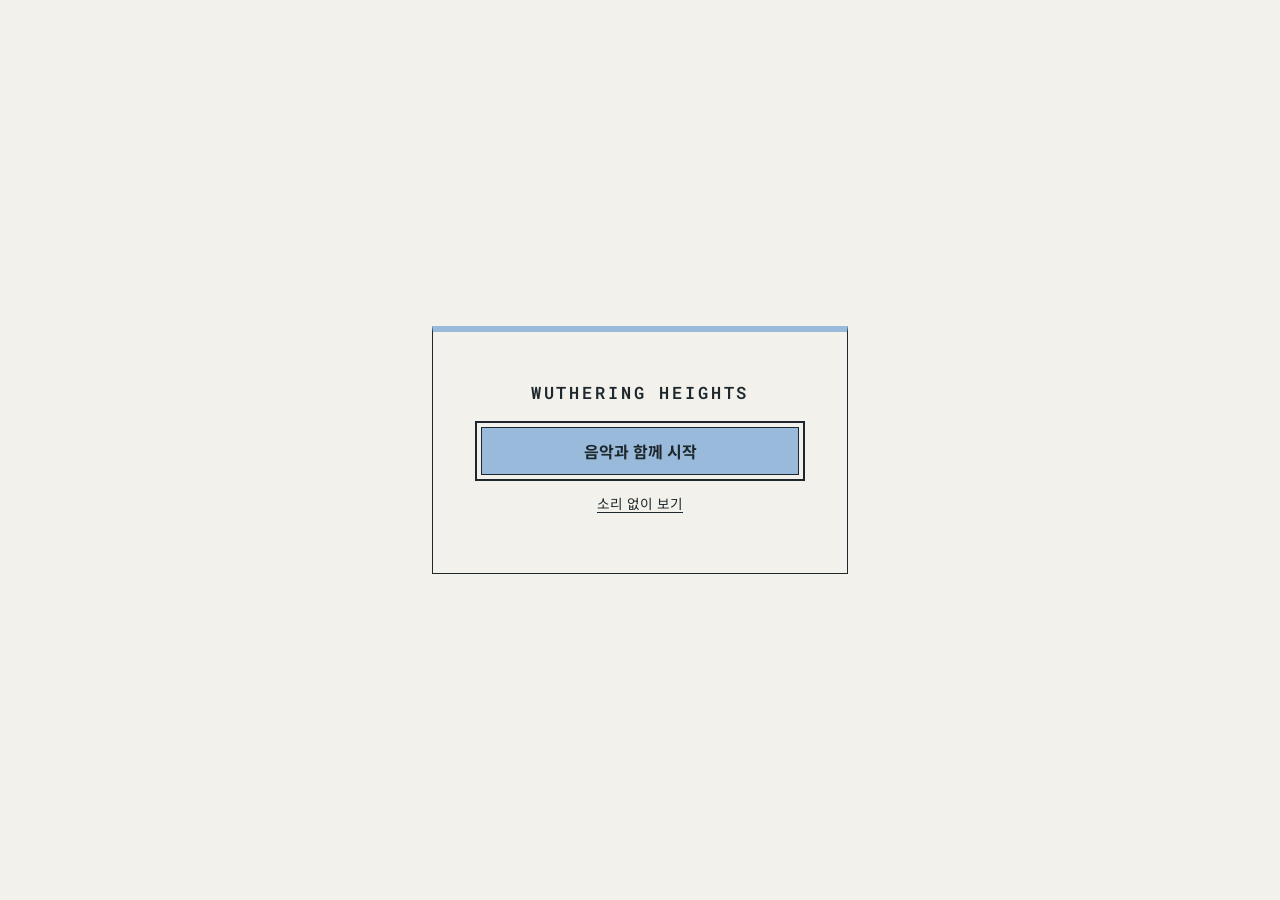
==== commit e7a7da0f: "Start the anniversary opening with audible music" ====
--- a/index.html
+++ b/index.html
@@ -8,11 +8,19 @@
 <link rel="preconnect" href="https://fonts.googleapis.com">
 <link rel="preconnect" href="https://fonts.gstatic.com" crossorigin>
 <link href="https://fonts.googleapis.com/css2?family=Noto+Sans+JP:wght@200;400;900&amp;family=Noto+Sans+KR:wght@300;500;700;900&amp;family=Roboto+Mono:wght@400;500&amp;display=swap" rel="stylesheet">
-<link rel="stylesheet" href="css/style.css">
+<link rel="stylesheet" href="css/style.css?v=2">
 </head>
 <body>
   <audio id="bgmAudio" src="audio/after-the-wuthering.mp3" loop preload="auto"></audio>
-  <script src="js/bgm.js?v=2" async></script>
+  <dialog class="music-opening" id="musicOpening" aria-labelledby="musicOpeningTitle">
+    <h1 class="music-opening__title" id="musicOpeningTitle">WUTHERING HEIGHTS</h1>
+    <button class="music-opening__start" id="musicOpeningStart" type="button" autofocus>
+      음악과 함께 시작
+    </button>
+    <button class="music-opening__skip" id="musicOpeningSkip" type="button">소리 없이 보기</button>
+  </dialog>
+  <noscript><style>.music-opening ~ .viewport{visibility:visible}</style></noscript>
+  <script src="js/bgm.js?v=3" async></script>
 
 <div class="viewport">
   <div class="stage" id="stage">
@@ -260,6 +268,6 @@
 </div>
 
 <script src="content.js"></script>
-<script src="js/main.js"></script>
+<script src="js/main.js?v=2"></script>
 </body>
 </html>
--- a/css/style.css
+++ b/css/style.css
@@ -61,6 +61,40 @@
   opacity:.5; mix-blend-mode:multiply;
   background-image:url("data:image/svg+xml,%3Csvg xmlns='http://www.w3.org/2000/svg' width='180' height='180'%3E%3Cfilter id='n'%3E%3CfeTurbulence type='fractalNoise' baseFrequency='.9' numOctaves='3'/%3E%3CfeColorMatrix type='saturate' values='0'/%3E%3C/filter%3E%3Crect width='180' height='180' filter='url(%23n)' opacity='.12'/%3E%3C/svg%3E");
 }
+
+/* 음악이 재생될 때 첫 장면을 엽니다. */
+.music-opening ~ .viewport{visibility:hidden}
+.music-opening{
+  position:fixed;inset:0;margin:auto;
+  width:min(26rem,calc(100% - 2rem));max-width:none;
+  padding:clamp(1.75rem,7vw,3rem);
+  border:1px solid var(--ink);border-top:6px solid var(--blue);
+  background:var(--paper);color:var(--ink);text-align:center;
+}
+.music-opening::backdrop{background:var(--paper)}
+.music-opening__title{
+  margin-bottom:1.4rem;
+  font:600 clamp(.85rem,4vw,1.05rem)/1.5 var(--mono);
+  letter-spacing:.17em;
+}
+.music-opening__start,.music-opening__skip{
+  display:block;margin-inline:auto;
+  font-family:var(--kr);cursor:pointer;
+}
+.music-opening__start{
+  width:100%;min-height:48px;padding:.65rem .85rem;
+  border:1px solid var(--ink);
+  background:var(--blue);color:var(--ink);
+  font-size:1rem;font-weight:700;
+}
+.music-opening__start:hover{background:var(--ink);color:var(--paper)}
+.music-opening__start[aria-busy="true"]{cursor:wait}
+.music-opening__skip{
+  min-height:44px;margin-top:.4rem;padding:.35rem .65rem;
+  border:0;background:transparent;color:var(--ink);
+  font-size:.85rem;text-decoration:underline;text-underline-offset:.2em;
+}
+.music-opening button:focus-visible{outline:2px solid var(--ink);outline-offset:4px}
 
 /* ---------- 스테이지 (1600 x 900 고정 캔버스를 화면에 맞춰 축소) ---------- */
 .stage{
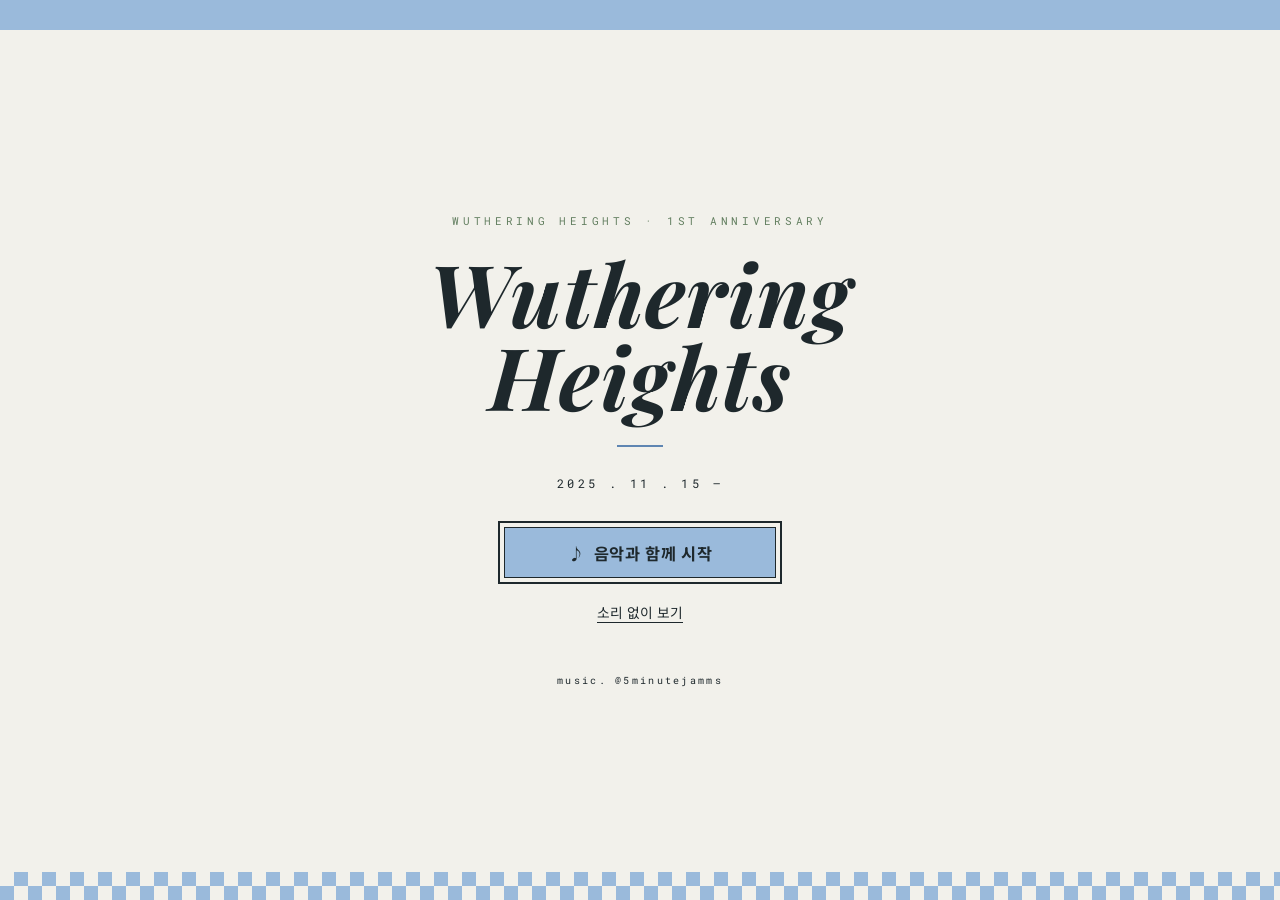
==== commit d72d2745: "여는 화면 리디자인 — 표지 한 장 작은 카드였던 것을 화면 전체를 쓰는 표지로 바꿨습니다. 본편과 같은 액자(위 블루 띠, 아래 체크무늬) 안에 작은 글자 → 큰 이탤릭 제목 →" ====
--- a/index.html
+++ b/index.html
@@ -7,17 +7,31 @@
 <link rel="icon" href="data:image/svg+xml,%3Csvg xmlns='http://www.w3.org/2000/svg' viewBox='0 0 32 32'%3E%3Crect width='32' height='32' fill='%239ABADB'/%3E%3Crect x='6' y='6' width='20' height='20' fill='%231E282C'/%3E%3C/svg%3E">
 <link rel="preconnect" href="https://fonts.googleapis.com">
 <link rel="preconnect" href="https://fonts.gstatic.com" crossorigin>
-<link href="https://fonts.googleapis.com/css2?family=Noto+Sans+JP:wght@200;400;900&amp;family=Noto+Sans+KR:wght@300;500;700;900&amp;family=Roboto+Mono:wght@400;500&amp;display=swap" rel="stylesheet">
+<link href="https://fonts.googleapis.com/css2?family=Noto+Sans+JP:wght@200;400;900&amp;family=Noto+Sans+KR:wght@300;500;700;900&amp;family=Roboto+Mono:wght@400;500&amp;family=Playfair+Display:ital,wght@1,500;1,700&amp;display=swap" rel="stylesheet">
 <link rel="stylesheet" href="css/style.css?v=2">
 </head>
 <body>
   <audio id="bgmAudio" src="audio/after-the-wuthering.mp3" loop preload="auto"></audio>
+  <!-- 여는 화면. 소리 나는 자동 재생이 막히면 이 화면이 뜹니다.
+       글자는 content.js 가 아니라 여기서 직접 고칩니다. -->
   <dialog class="music-opening" id="musicOpening" aria-labelledby="musicOpeningTitle">
-    <h1 class="music-opening__title" id="musicOpeningTitle">WUTHERING HEIGHTS</h1>
-    <button class="music-opening__start" id="musicOpeningStart" type="button" autofocus>
-      음악과 함께 시작
-    </button>
-    <button class="music-opening__skip" id="musicOpeningSkip" type="button">소리 없이 보기</button>
+    <i class="music-opening__band" aria-hidden="true"></i>
+
+    <div class="music-opening__sheet">
+      <span class="music-opening__kicker">WUTHERING HEIGHTS · 1ST ANNIVERSARY</span>
+      <h1 class="music-opening__title" id="musicOpeningTitle">Wuthering<br>Heights</h1>
+      <i class="music-opening__rule" aria-hidden="true"></i>
+      <span class="music-opening__date">2025 . 11 . 15 —</span>
+
+      <!-- 이 버튼의 글자는 js 가 상태에 따라 바꿔 씁니다.
+           안에 태그를 넣으면 지워지므로 글자만 둡니다 (음표는 css 로 붙입니다) -->
+      <button class="music-opening__start" id="musicOpeningStart" type="button" autofocus>음악과 함께 시작</button>
+      <button class="music-opening__skip" id="musicOpeningSkip" type="button">소리 없이 보기</button>
+
+      <span class="music-opening__credit">music. @5minutejamms</span>
+    </div>
+
+    <i class="music-opening__check" aria-hidden="true"></i>
   </dialog>
   <noscript><style>.music-opening ~ .viewport{visibility:visible}</style></noscript>
   <script src="js/bgm.js?v=3" async></script>
--- a/css/style.css
+++ b/css/style.css
@@ -14,6 +14,7 @@
   --mono:'Roboto Mono', ui-monospace, SFMono-Regular, Menlo, monospace;
   --jp:'Noto Sans JP', 'Noto Sans KR', system-ui, sans-serif;
   --kr:'Noto Sans KR', 'Noto Sans JP', system-ui, sans-serif;
+  --serif:'Playfair Display', 'Times New Roman', serif;
 
   /* =========================================================
      애니메이션 박자
@@ -63,36 +64,79 @@
 }
 
 /* 음악이 재생될 때 첫 장면을 엽니다. */
+/* ---------- 여는 화면 ----------
+   소리 나는 자동 재생이 막히면 뜹니다. 본편과 같은 액자(위 띠·아래 체크무늬)
+   안에 표지 한 장을 둔 모양입니다. 요소마다 조금씩 늦게 떠오릅니다. */
 .music-opening ~ .viewport{visibility:hidden}
 .music-opening{
-  position:fixed;inset:0;margin:auto;
-  width:min(26rem,calc(100% - 2rem));max-width:none;
-  padding:clamp(1.75rem,7vw,3rem);
-  border:1px solid var(--ink);border-top:6px solid var(--blue);
-  background:var(--paper);color:var(--ink);text-align:center;
-}
+  position:fixed;inset:0;width:100%;height:100%;max-width:none;max-height:none;
+  margin:0;padding:0;border:0;overflow:hidden;
+  background:var(--paper);color:var(--ink);
+}
+.music-opening[open]{display:grid;place-items:center}   /* 닫혔을 때의 display:none 을 건드리지 않으려고 [open] 에만 겁니다 */
 .music-opening::backdrop{background:var(--paper)}
+
+.music-opening__band{
+  position:absolute;left:0;right:0;top:0;height:30px;background:var(--blue);
+  animation:openBand .75s var(--easeOut) both;
+}
+.music-opening__check{
+  position:absolute;left:0;right:0;bottom:0;height:28px;
+  background:repeating-conic-gradient(var(--blue) 0 25%,transparent 0 50%) 0 0/28px 28px;
+  animation:fadeIn .8s var(--easeOut) 1.05s both;
+}
+@keyframes openBand{from{transform:translateY(-100%)}to{transform:translateY(0)}}
+
+.music-opening__sheet{
+  display:flex;flex-direction:column;align-items:center;
+  padding:0 1.5rem;text-align:center;
+}
+.music-opening__kicker{
+  font-family:var(--mono);font-size:clamp(9px,2.4vw,11px);letter-spacing:.34em;
+  color:var(--sage-deep);
+  animation:fadeIn .9s var(--easeOut) .25s both;
+}
 .music-opening__title{
-  margin-bottom:1.4rem;
-  font:600 clamp(.85rem,4vw,1.05rem)/1.5 var(--mono);
-  letter-spacing:.17em;
-}
-.music-opening__start,.music-opening__skip{
-  display:block;margin-inline:auto;
-  font-family:var(--kr);cursor:pointer;
+  margin:clamp(.9rem,3vw,1.5rem) 0 0;
+  font-family:var(--serif);font-style:italic;font-weight:700;
+  /* 낮은 창에서도 넘치지 않도록 세로 길이도 함께 봅니다 */
+  font-size:clamp(2.4rem,min(10vw,13vh),5.4rem);
+  line-height:.96;letter-spacing:.01em;
+  animation:rise 1s var(--easeOut) .45s both;
+}
+.music-opening__rule{
+  width:46px;height:2px;background:var(--blue-deep);
+  margin:clamp(1rem,3.4vw,1.7rem) 0;
+  animation:fadeIn .8s var(--easeOut) .85s both;
+}
+.music-opening__date{
+  font-family:var(--mono);font-size:clamp(10px,2.6vw,12px);letter-spacing:.28em;opacity:.68;
+  animation:fadeIn .9s var(--easeOut) .95s both;
 }
 .music-opening__start{
-  width:100%;min-height:48px;padding:.65rem .85rem;
-  border:1px solid var(--ink);
-  background:var(--blue);color:var(--ink);
-  font-size:1rem;font-weight:700;
-}
+  margin-top:clamp(1.5rem,4.6vw,2.3rem);
+  min-width:min(17rem,80vw);min-height:50px;padding:.78rem 1.4rem;cursor:pointer;
+  border:1.6px solid var(--ink);background:var(--blue);color:var(--ink);
+  font-family:var(--kr);font-weight:700;font-size:clamp(.95rem,3.2vw,1.02rem);
+  letter-spacing:.02em;transition:background .2s,color .2s;
+  animation:rise .9s var(--easeOut) 1.15s both;
+}
+.music-opening__start::before{content:"\266A";margin-right:.6em}  /* 음표. js 가 글자를 바꿔도 남습니다 */
 .music-opening__start:hover{background:var(--ink);color:var(--paper)}
-.music-opening__start[aria-busy="true"]{cursor:wait}
+.music-opening__start[aria-busy="true"]{cursor:wait;background:var(--paper);opacity:.75}
 .music-opening__skip{
-  min-height:44px;margin-top:.4rem;padding:.35rem .65rem;
-  border:0;background:transparent;color:var(--ink);
-  font-size:.85rem;text-decoration:underline;text-underline-offset:.2em;
+  margin-top:.85rem;min-height:40px;padding:.3rem .8rem;cursor:pointer;
+  border:0;background:transparent;color:var(--ink);opacity:.7;
+  font-family:var(--kr);font-size:clamp(.8rem,2.8vw,.86rem);
+  text-decoration:underline;text-underline-offset:.28em;text-decoration-thickness:1px;
+  transition:opacity .18s;
+  animation:fadeIn .9s var(--easeOut) 1.3s both;
+}
+.music-opening__skip:hover{opacity:1}
+.music-opening__credit{
+  margin-top:clamp(1.6rem,5.5vw,2.6rem);
+  font-family:var(--mono);font-size:9.5px;letter-spacing:.24em;opacity:.48;
+  animation:fadeIn 1s var(--easeOut) 1.5s both;
 }
 .music-opening button:focus-visible{outline:2px solid var(--ink);outline-offset:4px}
 
@@ -130,6 +174,211 @@
 }
 .replay{text-decoration:none;display:inline-block}
 .replay:hover{background:var(--ink);color:var(--paper)}
+
+/* ---------- 편지가 끝나면 나타나는 다음 장 버튼 ----------
+   아래 띠(30px) 바로 위 오른쪽 끝. 띠 안의 BACK 버튼과 오른쪽 선을
+   맞췄습니다. 편지가 다 드러나면 js 가 body 에 letter-done 을 붙이고,
+   그때 떠오릅니다. 일러스트 위로 겹쳐 그려집니다(z-index 9). */
+.p2next{
+  position:absolute;right:18px;bottom:38px;z-index:9;
+  font-family:var(--mono);font-size:12px;letter-spacing:.26em;
+  color:var(--ink);text-decoration:none;background:var(--paper);
+  border:1.5px solid var(--ink);padding:7px 16px;
+  opacity:0;pointer-events:none;
+  transition:background .18s,color .18s;
+}
+.letter-done .p2next{
+  pointer-events:auto;
+  animation:p2nextIn .9s var(--easeOut) both,
+            p2nextBlink 2.8s ease-in-out .9s infinite;
+}
+.p2next:hover{background:var(--ink);color:var(--paper)}
+@keyframes p2nextIn{
+  from{opacity:0;transform:translateY(14px)}
+  to  {opacity:1;transform:translateY(0)}
+}
+/* 그림 위에 겹쳐 있어서, 깜빡임은 글자가 묻히지 않을 만큼만 */
+@keyframes p2nextBlink{0%,100%{opacity:1}50%{opacity:.78}}
+
+/* =========================================================
+   세 번째 페이지 — 종이 콜라주
+   1400x600 상자 안에 px 로 배치합니다. 상자째 가운데에 두므로
+   창 크기가 바뀌어도 구도가 흐트러지지 않습니다.
+   ========================================================= */
+/* 바탕·글자·포인트색 모두 1·2페이지와 같은 것만 씁니다.
+   --card 는 종이 바탕 위에 올라가는 종이 조각 색입니다. */
+.page-three{--card:#FFFFFF;--clip:#AEB8C2}
+
+.p3{
+  position:absolute;left:50%;top:50%;translate:-50% -50%;
+  width:1400px;height:600px;z-index:4;color:var(--ink);
+}
+
+/* --- 가운데 큰 제목 --- */
+.p3display{
+  position:absolute;left:350px;top:4px;width:700px;margin:0;
+  text-align:center;white-space:pre-line;
+  font-family:var(--serif);font-style:italic;font-weight:700;
+  font-size:84px;line-height:.98;letter-spacing:.01em;
+  animation:rise 1.1s var(--easeOut) .55s both;
+}
+/* --- 제목 바로 아래 대문자 한 줄 --- */
+.p3sub{
+  position:absolute;left:350px;top:172px;width:700px;
+  text-align:center;text-transform:uppercase;
+  font-family:var(--mono);font-size:15px;letter-spacing:.42em;
+  color:var(--sage-deep);
+  animation:fadeIn .9s var(--easeOut) .9s both;
+}
+
+/* --- 왼쪽 도장 --- */
+.p3stamp{
+  position:absolute;left:18px;top:18px;width:168px;height:168px;
+  rotate:-9deg;color:var(--blue-deep);
+  animation:p3pop 1s var(--easeOut) 1.05s both;
+}
+.p3stamp svg{width:100%;height:100%;overflow:visible}
+.p3stamp__ring{
+  font-family:var(--mono);font-size:12.5px;letter-spacing:.22em;
+  fill:currentColor;
+}
+.p3stamp__num{
+  font-family:var(--serif);font-style:italic;font-weight:700;font-size:34px;
+  fill:currentColor;text-anchor:middle;
+}
+
+/* --- 도장 아래 리본 --- */
+.p3ribbon{
+  position:absolute;left:0;top:208px;width:286px;height:44px;
+  rotate:-7deg;
+  background:var(--sage);color:var(--paper);
+  display:flex;align-items:center;justify-content:center;
+  font-family:var(--kr);font-weight:700;font-size:16px;letter-spacing:.04em;
+  clip-path:polygon(0 0,100% 0,100% 100%,0 100%,14px 50%);
+  filter:drop-shadow(0 2px 2px rgba(30,40,44,.12)) drop-shadow(0 7px 14px rgba(30,40,44,.14));
+  animation:rise .9s var(--easeOut) 1.25s both;
+}
+.p3ribbon span{padding-left:14px}
+
+/* --- 가운데 찢어진 티켓 --- */
+.p3ticket{
+  position:absolute;left:376px;top:264px;width:648px;height:240px;z-index:4;
+  rotate:-1.2deg;
+  /* 가까운 그림자가 찢긴 결을, 먼 그림자가 떠 있는 느낌을 만듭니다 */
+  filter:drop-shadow(0 2px 2px rgba(30,40,44,.14)) drop-shadow(0 12px 22px rgba(30,40,44,.14));
+  animation:rise 1.1s var(--easeOut) 1.45s both;
+}
+/* 위아래가 손으로 뜯긴 결. 숫자를 바꾸려면 폭(760)·높이(330)도 같이 맞춰야 합니다 */
+.p3ticket__paper{
+  position:absolute;inset:0;background:var(--card);color:var(--ink);
+  clip-path:polygon(0px 2.7px,21.57108133117748px 2.2px,54.04331272878166px 7.2px,86.94725808247775px 2.8px,108.31462383219565px 6.8px,139.7358450132591px 5.7px,170.24380642308947px 6.0px,207.0840840609121px 10.0px,233.24418436515222px 0.8px,263.3352222633756px 4.3px,302.1330499126275px 4.9px,328.8717046568766px 3.7px,352.03375476042345px 4.5px,385.81450179094753px 0.2px,407.41437288365114px 5.8px,438.94717393027554px 3.4px,474.42091798980726px 2.4px,511.9385976078302px 9.5px,547.4818122929271px 8.6px,570.7067145589954px 6.6px,600.0762843048766px 1.0px,629.6998694900268px 3.4px,648px 2.5px,648px 231.8px,617.9740602007143px 230.8px,589.5278070385149px 239.9px,560.9597868148442px 237.8px,532.2914918629575px 235.2px,499.2024842516042px 233.2px,473.33742530686453px 232.3px,443.602483207694px 240.0px,406.98600994417137px 231.1px,372.3206764617176px 239.5px,344.5508437524098px 230.8px,313.6765087732524px 236.0px,285.793739823622px 233.0px,256.9482360927829px 230.4px,234.22452991704114px 231.7px,200.73376311193414px 238.3px,178.22501017588738px 235.2px,139.950638295825px 237.9px,117.29550099314474px 237.1px,95.20162440706075px 230.4px,58.565562182794764px 238.1px,22.870219632105474px 231.2px,0px 230.7px);
+}
+.p3ticket__holes{                       /* 왼쪽 스프링 구멍 */
+  position:absolute;left:16px;top:28px;bottom:28px;width:18px;
+  background-image:radial-gradient(circle at 9px 11px,var(--paper) 0 6.4px,transparent 6.9px);
+  background-size:18px 34px;background-repeat:repeat-y;
+}
+.p3ticket__side{                        /* 세로로 선 글자 */
+  position:absolute;left:44px;top:40px;width:64px;height:170px;
+  display:flex;align-items:center;justify-content:center;
+}
+.p3ticket__side span{
+  rotate:-90deg;white-space:nowrap;
+  font-family:var(--mono);font-weight:500;font-size:20px;letter-spacing:.22em;
+}
+.p3ticket__body{position:absolute;left:124px;right:34px;top:34px;bottom:28px}
+
+.p3row{display:flex;align-items:baseline;gap:12px;border-bottom:1.6px solid var(--ink)}
+.p3row--date{padding-bottom:6px}
+.p3row--split{padding:12px 0 8px}
+.p3row--foot{border-bottom:0;padding-top:16px;justify-content:flex-end}
+.p3row__label{
+  flex:none;white-space:nowrap;
+  font-family:var(--mono);font-size:14px;letter-spacing:.14em;
+}
+.p3row__label--2{margin-left:auto;padding-left:20px;border-left:1.6px solid var(--ink)}
+.p3row__date{
+  font-family:var(--serif);font-style:italic;font-weight:700;
+  font-size:56px;line-height:1.05;letter-spacing:.01em;
+}
+.p3row__suf{font-family:var(--mono);font-size:15px;letter-spacing:.12em}
+.p3row__value{flex:none;white-space:nowrap;
+  font-family:var(--kr);font-weight:500;font-size:21px;letter-spacing:-.01em}
+.p3row--foot span{
+  font-family:var(--kr);font-weight:500;font-size:14px;letter-spacing:.02em;
+  color:var(--blue-deep);
+}
+
+/* --- 오른쪽 클립 꽂힌 쪽지 --- */
+.p3note{
+  position:absolute;left:1004px;top:360px;width:268px;height:204px;z-index:5;
+  rotate:-5deg;
+  filter:drop-shadow(0 2px 2px rgba(30,40,44,.14)) drop-shadow(0 10px 18px rgba(30,40,44,.14));
+  animation:rise 1s var(--easeOut) 1.65s both;
+}
+.p3note__paper{
+  position:absolute;inset:0;padding:26px 22px 16px;
+  background:var(--blue);color:var(--ink);
+  clip-path:polygon(0px 5.5px,23.753288206305044px 5.6px,44.071460986494046px 6.9px,63.84165412297551px 1.1px,83.26186247747796px 0.1px,110.89756960548922px 4.5px,139.21235849100816px 3.5px,158.6130693596732px 6.3px,176.16734693408398px 6.5px,201.07019933813194px 3.5px,223.46459243217993px 6.1px,246.18624443594155px 7.3px,250px 5.1px,250px 300px,0px 300px);
+  display:flex;flex-direction:column;
+}
+/* 라벨 · 영문 두 줄 · 한글이 모두 같은 왼쪽 선에 섭니다 */
+.p3note__label{
+  font-family:var(--mono);font-size:10.5px;letter-spacing:.24em;
+}
+.p3note__en1{                      /* 아래 줄과 글자 크기를 맞춥니다 */
+  margin-top:12px;white-space:nowrap;
+  font-family:var(--mono);font-size:15px;letter-spacing:.06em;line-height:1.2;
+  color:var(--sage-deep);
+}
+.p3note__en2{
+  margin:4px 0 0;white-space:nowrap;
+  font-family:var(--serif);font-style:italic;font-size:15px;line-height:1.2;
+}
+.p3note__ko{
+  margin:8px 0 0;white-space:pre-wrap;    /* 가운데 두 칸 띄운 걸 그대로 둡니다 */
+  font-family:var(--kr);font-weight:500;font-size:12.5px;line-height:1.5;
+  letter-spacing:-.01em;word-break:keep-all;
+}
+.p3note__foot{
+  margin-top:auto;font-family:var(--mono);font-size:9px;letter-spacing:.2em;opacity:.75;
+}
+
+/* --- 그림 세 장 ---
+   전신 그림이 맨 뒤(z-index 2), 쪽지와 하트가 그 위에 얹힙니다.
+   하트 두 장은 티켓 아래 모서리를 살짝 물고 서로 겹칩니다. */
+.p3art{
+  position:absolute;left:1162px;top:18px;width:276px;height:auto;z-index:2;
+  filter:drop-shadow(0 10px 20px rgba(30,40,44,.13));
+  animation:rise 1.1s var(--easeOut) 1.3s both;
+}
+.p3heart{
+  position:absolute;width:184px;height:auto;z-index:5;
+  filter:drop-shadow(0 3px 3px rgba(30,40,44,.12)) drop-shadow(0 10px 18px rgba(30,40,44,.14));
+}
+.p3heart--1{left:22px;top:286px;rotate:-8deg;
+  animation:p3pop .9s var(--easeOut) 1.75s both}
+.p3heart--2{left:138px;top:398px;rotate:6deg;
+  animation:p3pop .9s var(--easeOut) 1.9s both}
+
+/* --- 클립 두 개 --- */
+.p3clip{position:absolute;width:40px;height:92px;color:var(--clip);z-index:6}
+.p3clip--ticket{left:582px;top:226px;rotate:8deg;
+  animation:fadeIn .7s var(--easeOut) 1.9s both}
+.p3clip--note{left:1032px;top:318px;rotate:-9deg;
+  animation:fadeIn .7s var(--easeOut) 2.05s both}
+
+/* --- 아래 띠 위 체크무늬 --- */
+.p3check{
+  position:absolute;left:0;right:0;bottom:30px;height:28px;z-index:3;
+  background:repeating-conic-gradient(var(--blue) 0 25%,transparent 0 50%) 0 0/28px 28px;
+  animation:fadeIn .8s var(--easeOut) 2.2s both;
+}
+
+@keyframes p3pop{
+  from{opacity:0;transform:scale(.86) rotate(-6deg)}
+  to  {opacity:1;transform:scale(1) rotate(0)}
+}
 
 /* ---------- 배경 음악 조작부 ----------
    아래 띠 안의 한 칸으로 들어갑니다. 띠가 원래 flex 라서,
@@ -613,6 +862,9 @@
   .is-playing .fig--center,.is-playing.typing-done .fig--center{animation:none}
   .band{transform:none}
   .anim{opacity:1}
+  .letter-done .p2next{animation:none;opacity:1}   /* 깜빡임 없이 그냥 보이게 */
+  .music-opening *{animation:none}                /* 여는 화면도 바로 보이게 */
+  .music-opening__band{transform:none}
   .fig--center{opacity:1}
   .fig--head,.fig--left{display:none}
   .marquee__inner{animation:none}
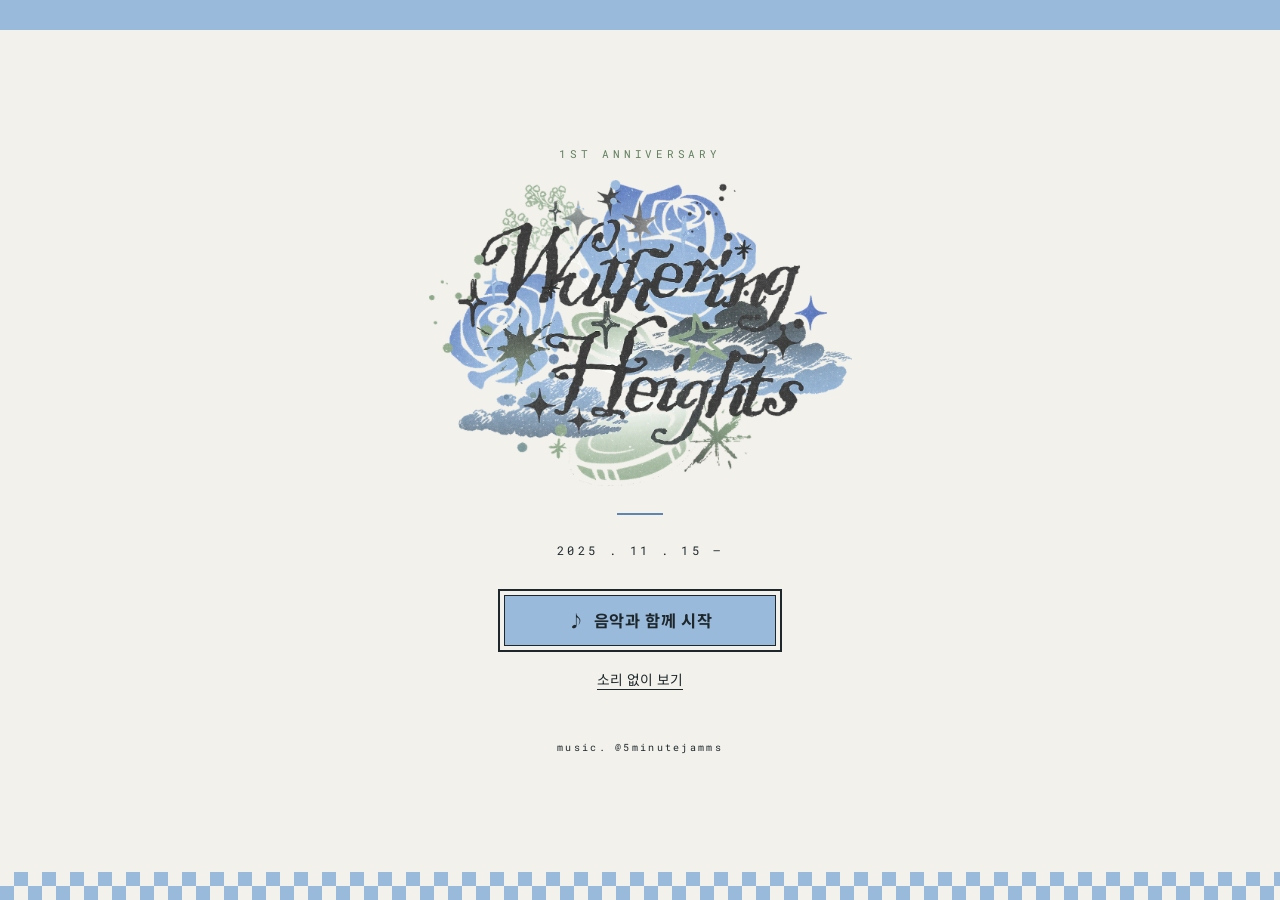
==== commit 28e68e67: "여는 화면 제목을 손글씨 로고 그림으로 - images/wordmark-art.webp 추가 (투명 배경, 1120px) - 글자로 짜 놓았던 Wuthering Heights 를 " ====
--- a/index.html
+++ b/index.html
@@ -18,8 +18,10 @@
     <i class="music-opening__band" aria-hidden="true"></i>
 
     <div class="music-opening__sheet">
-      <span class="music-opening__kicker">WUTHERING HEIGHTS · 1ST ANNIVERSARY</span>
-      <h1 class="music-opening__title" id="musicOpeningTitle">Wuthering<br>Heights</h1>
+      <span class="music-opening__kicker">1ST ANNIVERSARY</span>
+      <h1 class="music-opening__title" id="musicOpeningTitle">
+        <img src="images/wordmark-art.webp" alt="Wuthering Heights">
+      </h1>
       <i class="music-opening__rule" aria-hidden="true"></i>
       <span class="music-opening__date">2025 . 11 . 15 —</span>
 
@@ -253,6 +255,19 @@
     <!-- ============ 위 / 아래 노란 띠 ============ -->
     <div class="band band--top">
       <span data-txt="topLeft"></span>
+      <!-- 배경 음악 조작부 -->
+      <div class="bgm" id="bgm">
+        <button class="bgm__btn bgm__play" id="bgmPlay" type="button"
+                aria-label="재생 / 정지"></button>
+        <span class="bgm__eq" aria-hidden="true"><i></i><i></i><i></i></span>
+        <input class="bgm__bar" id="bgmBar" type="range" min="0" max="1000" value="0"
+                aria-label="재생 위치">
+        <span class="bgm__time" id="bgmTime">0:00 / 0:00</span>
+        <button class="bgm__btn bgm__mute" id="bgmMute" type="button"
+                aria-label="음소거"><svg viewBox="0 0 16 16" aria-hidden="true" fill="none" stroke="currentColor" stroke-width="1.5" stroke-linecap="round" stroke-linejoin="round"><path d="M2.4 6.1h2.4L8.1 3.3v9.4L4.8 9.9H2.4z" fill="currentColor" stroke-width="1.2"/><g class="bgm__wave"><path d="M10.5 6.1a2.7 2.7 0 0 1 0 3.8"/><path d="M12.4 4.3a5.2 5.2 0 0 1 0 7.4"/></g><g class="bgm__x"><path d="M10.7 6.1l3.6 3.8"/><path d="M14.3 6.1l-3.6 3.8"/></g></svg></button>
+        <input class="bgm__vol" id="bgmVol" type="range" min="0" max="100" value="55"
+                aria-label="볼륨">
+      </div>
       <span data-txt="topRight"></span>
     </div>
 
@@ -261,17 +276,6 @@
       <span class="band__credit" data-txt="illustCredit"></span>
       <span class="band__credit" data-txt="musicCredit"></span>
       <span class="marquee"><span class="marquee__inner" id="marquee"></span></span>
-      <div class="bgm" id="bgm">
-        <button class="bgm__btn bgm__play" id="bgmPlay" type="button"
-                aria-label="재생 / 정지"></button>
-        <input class="bgm__bar" id="bgmBar" type="range" min="0" max="1000" value="0"
-               aria-label="재생 위치">
-        <span class="bgm__time" id="bgmTime">0:00 / 0:00</span>
-        <button class="bgm__btn bgm__mute" id="bgmMute" type="button"
-                aria-label="음소거"></button>
-        <input class="bgm__vol" id="bgmVol" type="range" min="0" max="100" value="55"
-               aria-label="볼륨">
-      </div>
       <button class="replay" id="replay" type="button">REPLAY &#9654;</button>
     </div>
 
--- a/css/style.css
+++ b/css/style.css
@@ -96,14 +96,15 @@
   color:var(--sage-deep);
   animation:fadeIn .9s var(--easeOut) .25s both;
 }
+/* 손글씨 로고. 그림 비율이 가로:세로 = 1 : .722 이라서
+   세로가 창 높이를 넘지 않도록 가로를 47vh 로도 묶었습니다.
+   크기를 바꾸려면 440px 만 고치면 됩니다. */
 .music-opening__title{
-  margin:clamp(.9rem,3vw,1.5rem) 0 0;
-  font-family:var(--serif);font-style:italic;font-weight:700;
-  /* 낮은 창에서도 넘치지 않도록 세로 길이도 함께 봅니다 */
-  font-size:clamp(2.4rem,min(10vw,13vh),5.4rem);
-  line-height:.96;letter-spacing:.01em;
+  margin:clamp(.7rem,2.6vw,1.2rem) 0 0;
+  width:min(78vw, 440px, 47vh);
   animation:rise 1s var(--easeOut) .45s both;
 }
+.music-opening__title img{display:block;width:100%;height:auto}
 .music-opening__rule{
   width:46px;height:2px;background:var(--blue-deep);
   margin:clamp(1rem,3.4vw,1.7rem) 0;
@@ -174,19 +175,33 @@
 }
 .replay{text-decoration:none;display:inline-block}
 .replay:hover{background:var(--ink);color:var(--paper)}
+.replay--home{margin-right:7px}
 
 /* ---------- 편지가 끝나면 나타나는 다음 장 버튼 ----------
    아래 띠(30px) 바로 위 오른쪽 끝. 띠 안의 BACK 버튼과 오른쪽 선을
    맞췄습니다. 편지가 다 드러나면 js 가 body 에 letter-done 을 붙이고,
    그때 떠오릅니다. 일러스트 위로 겹쳐 그려집니다(z-index 9). */
+.p2next,.p3next{
+  position:absolute;z-index:9;translate:-50% 0;
+  font-family:var(--mono);font-size:13px;letter-spacing:.26em;
+  color:#fff;text-decoration:none;background:var(--blue-deep);
+  border:1.5px solid var(--blue-deep);padding:10px 26px;
+  box-shadow:0 7px 18px rgba(95,134,178,.32);
+  transition:background .18s,color .18s,border-color .18s;
+}
+/* 2페이지는 편지 칸 한가운데 아래, 3페이지는 포스터 한가운데 아래 */
+/* 제목 아래 띠와 같은 줄 — 7% 는 .p2head 의 top, 210px 은 그 안의 띠까지.
+   오른쪽으로 더 밀거나 당기려면 left 의 % 만 고치면 됩니다. */
 .p2next{
-  position:absolute;right:18px;bottom:38px;z-index:9;
-  font-family:var(--mono);font-size:12px;letter-spacing:.26em;
-  color:var(--ink);text-decoration:none;background:var(--paper);
-  border:1.5px solid var(--ink);padding:7px 16px;
+  left:61%;top:calc(7% + 210px);translate:none;
+  font-size:11px;letter-spacing:.22em;padding:7px 17px;
+  box-shadow:0 5px 13px rgba(95,134,178,.28);
   opacity:0;pointer-events:none;
-  transition:background .18s,color .18s;
-}
+}
+/* 3페이지는 기다릴 편지가 없으니 들어오고 조금 뒤에 바로 뜹니다.
+   아래 체크무늬(30+28) 위로 올립니다. */
+.p3next{left:50%;bottom:76px;animation:p2nextIn .9s var(--easeOut) 2.5s both}
+.p2next:hover,.p3next:hover{background:var(--ink);border-color:var(--ink);color:var(--paper)}
 .letter-done .p2next{
   pointer-events:auto;
   animation:p2nextIn .9s var(--easeOut) both,
@@ -380,59 +395,235 @@
   to  {opacity:1;transform:scale(1) rotate(0)}
 }
 
+/* =========================================================
+   네 번째 페이지 — 후기
+   긴 글이라 칸 안에서 스크롤됩니다. 2페이지처럼 기호가 흩날리는
+   연출은 넣지 않습니다. 차분히 읽히는 글이라서요.
+   ========================================================= */
+.p4{
+  /* 창 전체를 덮는 스크롤 칸 — 그래서 스크롤바가 오른쪽 끝에 붙습니다 */
+  position:absolute;left:0;right:0;top:30px;bottom:30px;
+  z-index:4;
+  overflow-y:auto;overscroll-behavior:contain;
+  /* 위아래 끝에서 글이 띠에 부딪히지 않고 스르륵 사라지게 */
+  mask-image:linear-gradient(180deg,transparent 0,#000 4%,#000 95%,transparent 100%);
+  scrollbar-width:thin;scrollbar-color:var(--blue) transparent;
+}
+.p4::-webkit-scrollbar{width:9px}
+.p4::-webkit-scrollbar-track{background:transparent}
+.p4::-webkit-scrollbar-thumb{background:var(--blue);border-radius:9px}
+
+/* 글줄은 가운데 한 칸으로 모읍니다 (스크롤바는 바깥 끝) */
+.p4__inner{width:640px;margin:0 auto;padding:58px 0 86px}
+
+.p4__head{text-align:center;margin-bottom:54px}
+.p4__kicker{
+  display:block;font-family:var(--mono);font-size:10.5px;letter-spacing:.38em;
+  color:var(--sage-deep);
+}
+.p4__title{
+  margin:14px 0 0;font-family:var(--kr);font-weight:700;
+  font-size:34px;letter-spacing:-.02em;color:var(--ink);
+}
+.p4__rule{display:block;width:44px;height:2px;margin:26px auto 0;background:var(--blue-deep)}
+
+.p4 p{
+  margin:0 0 1.55em;color:var(--ink);
+  font-family:var(--kr);font-weight:400;
+  font-size:14px;line-height:2.03;letter-spacing:-.01em;
+  word-break:keep-all;
+  /* 올라오면서 하나씩 떠오릅니다 (js 가 is-in 을 붙입니다) */
+  opacity:0;transform:translateY(14px);
+  transition:opacity .75s var(--easeOut),transform .75s var(--easeOut);
+}
+.p4 p.is-in{opacity:1;transform:none}
+.p4 strong{font-weight:700}
+.p4 .p4work{font-family:var(--serif);font-style:italic;font-weight:700;font-size:1.08em}
+
+.p4__sign{
+  margin-top:64px;padding-top:26px;border-top:1.5px solid var(--ink);
+  display:flex;align-items:baseline;justify-content:space-between;
+}
+.p4__date{font-family:var(--mono);font-size:11px;letter-spacing:.24em;opacity:.62}
+.p4__name{font-family:var(--kr);font-weight:700;font-size:15px;letter-spacing:.02em}
+
+/* ---------- 후기 장식 ----------
+   글 양옆 빈 자리에만 놓습니다. 스크롤과 같이 움직이지 않습니다.
+   위치를 옮기려면 left / right / top 숫자만 고치면 됩니다. ---------- */
+.p4deco{position:absolute;left:0;right:0;top:30px;bottom:30px;z-index:3;pointer-events:none}
+
+/* 왼쪽 — 뒷모습 전신.
+   높이를 오른쪽 덩어리(688px)와 똑같이 맞췄습니다. 창이 낮아져 오른쪽이
+   줄어들면 왼쪽도 같은 값으로 같이 줄어듭니다. */
+.p4back{
+  position:absolute;left:30px;top:50%;translate:0 -50%;
+  height:min(688px, calc(100% - 36px));width:auto;
+  filter:drop-shadow(0 20px 30px rgba(30,40,44,.14));
+}
+
+/* 오른쪽 — 두상 두 장을 대각선으로 붙이고,
+   그 아래 비는 자리에 전신을 끼워 넣습니다(전신이 사진 뒤로 들어갑니다).
+   한 덩어리(410x688)로 묶어 두고, 창이 낮으면 js 가 통째로 줄입니다. */
+.p4right{
+  position:absolute;right:30px;top:50%;translate:0 -50%;
+  width:410px;height:688px;transform-origin:100% 50%;
+}
+.p4wall{position:absolute;left:0;top:0;width:410px;height:330px;z-index:2}
+.p4front{
+  position:absolute;left:0;bottom:0;z-index:1;
+  height:460px;width:auto;
+  filter:drop-shadow(0 18px 26px rgba(30,40,44,.13));
+}
+.p4photo{
+  position:absolute;background:#fff;
+  border:1px solid rgba(30,40,44,.13);
+  box-shadow:0 14px 26px rgba(30,40,44,.15);
+  padding:12px 12px 36px;
+}
+.p4photo img{display:block;width:100%;height:auto}
+.p4photo__cap{
+  position:absolute;left:0;right:0;bottom:12px;text-align:center;
+  font-family:var(--kr);font-size:13px;letter-spacing:.2em;
+  color:var(--blue-deep);opacity:.75;
+}
+.p4photo--1{left:52px;top:0;width:196px;rotate:-4deg}
+.p4photo--2{left:186px;top:110px;width:196px;rotate:5deg}
+
+/* 사진 위에 붙인 테이프 */
+.p4tape{
+  position:absolute;width:74px;height:21px;
+  background:var(--blue);opacity:.42;
+  box-shadow:0 1px 3px rgba(30,40,44,.12);
+}
+.p4photo--1 .p4tape{left:-16px;top:-9px;rotate:-24deg}
+.p4photo--2 .p4tape{right:-14px;top:-10px;rotate:21deg}
+
+/* 오른쪽 끝 세로 글자 — 칸을 먼저 잡고 그 안에서 돌립니다 */
+.p4vert{
+  position:absolute;right:10px;top:50%;translate:0 -50%;
+  width:16px;height:260px;
+}
+.p4vert span{
+  position:absolute;left:50%;top:50%;
+  translate:-50% -50%;rotate:90deg;white-space:nowrap;
+  font-family:var(--mono);font-size:10px;letter-spacing:.42em;
+  color:var(--sage-deep);opacity:.75;
+}
+
+/* 반짝이 — 네 꼭짓점 별.
+   --o 는 밝기, --d 는 깜빡이기 시작하는 시차입니다.
+   개수를 늘리려면 아래 한 줄을 복사하고 page4.html 에도 한 줄 넣으면 됩니다. */
+.p4spark{
+  position:absolute;display:block;color:var(--blue-deep);
+  opacity:var(--o,.7);
+  animation:p4twinkle 4.6s ease-in-out var(--d,0s) infinite;
+}
+.p4spark svg{display:block;width:100%;height:auto}
+@keyframes p4twinkle{
+  0%,100%{opacity:var(--o,.7);scale:1}
+  50%    {opacity:calc(var(--o,.7) * .4);scale:.84}
+}
+.p4spark--a{left:436px;top:13%;width:22px;--o:0.75;--d:0s}
+.p4spark--b{left:444px;top:52%;width:10px;--o:0.45;--d:1.4s}
+.p4spark--c{left:458px;top:81%;width:15px;--o:0.6;--d:2.6s;color:var(--sage-deep)}
+.p4spark--d{left:1136px;top:11%;width:17px;--o:0.6;--d:.7s;color:var(--sage-deep)}
+.p4spark--e{left:1150px;top:41%;width:10px;--o:0.45;--d:2.1s}
+.p4spark--f{left:1140px;top:72%;width:14px;--o:0.55;--d:1.1s}
+.p4spark--g{right:408px;top:19%;width:19px;--o:0.7;--d:1.8s}
+.p4spark--h{right:90px;top:50%;width:10px;--o:0.45;--d:3.0s;color:var(--sage-deep)}
+.p4spark--i{right:36px;top:7%;width:15px;--o:0.6;--d:.4s}
+.p4spark--j{right:64px;top:61%;width:18px;--o:0.7;--d:2.3s}
+.p4spark--k{right:118px;top:75%;width:11px;--o:0.45;--d:1.0s;color:var(--sage-deep)}
+.p4spark--l{left:462px;top:33%;width:9px;--o:0.4;--d:3.3s}
+
 /* ---------- 배경 음악 조작부 ----------
-   아래 띠 안의 한 칸으로 들어갑니다. 띠가 원래 flex 라서,
-   자리를 비집고 들어가는 게 아니라 흐르는 글자 영역이 그만큼 줄어듭니다.
-   그래서 다른 요소를 가리거나 밀어내지 않습니다. */
+   위 띠 오른쪽 끝, ARCHIVE 글자 바로 옆에 붙인 종이색 라벨 한 장입니다.
+   margin-left:auto 가 왼쪽 빈 자리를 다 먹어서 오른쪽으로 밀어붙입니다.
+   크기를 바꾸려면 .bgm 의 height, .bgm__bar 의 width 만 고치면 됩니다. */
 .bgm{
-  flex:none;display:flex;align-items:center;gap:8px;
+  flex:none;margin-left:auto;
+  display:flex;align-items:center;gap:9px;
+  height:22px;padding:0 9px 0 3px;
+  background:var(--paper);
+  border:1.5px solid var(--ink);
   color:var(--ink);
 }
+
+/* ▶ / ‖ — 가득 찬 동그라미 (서체에 기호가 없어도 똑같이 보이게 도형으로) */
 .bgm__btn{
-  flex:none;width:17px;height:17px;padding:0;cursor:pointer;
-  border:1.5px solid var(--ink);border-radius:50%;background:transparent;
-  position:relative;transition:background .18s;
-}
-.bgm__btn:hover{background:rgba(30,40,44,.14)}
-/* ▶ / ‖ 를 글자 대신 도형으로 그립니다 (서체에 기호가 없어도 똑같이 보이게) */
+  flex:none;padding:0;cursor:pointer;border:0;background:transparent;
+  position:relative;color:inherit;
+}
+.bgm__play{
+  width:16px;height:16px;border-radius:50%;background:var(--ink);
+  transition:scale .16s;
+}
+.bgm__play:hover{scale:1.1}
 .bgm__play::before{
-  content:"";position:absolute;left:50%;top:50%;
-  translate:-40% -50%;
-  border-left:6px solid var(--ink);
-  border-top:4px solid transparent;border-bottom:4px solid transparent;
+  content:"";position:absolute;left:50%;top:50%;translate:-32% -50%;
+  border-left:5px solid var(--paper);
+  border-top:3.5px solid transparent;border-bottom:3.5px solid transparent;
 }
 .bgm.is-playing .bgm__play::before{
-  translate:-50% -50%;
-  border:0;width:5px;height:8px;
-  border-left:2px solid var(--ink);border-right:2px solid var(--ink);
-}
-.bgm__mute::before{                       /* 소리 켜짐: 작은 원 */
-  content:"";position:absolute;left:50%;top:50%;translate:-50% -50%;
-  width:5px;height:5px;border-radius:50%;background:var(--ink);
-}
-.bgm.is-muted .bgm__mute::before{         /* 음소거: 가로줄 */
-  width:8px;height:0;border-radius:0;
-  border-top:2px solid var(--ink);background:transparent;
-}
+  translate:-50% -50%;border:0;width:4px;height:7px;
+  border-left:1.5px solid var(--paper);border-right:1.5px solid var(--paper);
+}
+
+/* 재생 중 표시 — 작은 막대 세 개가 들썩입니다 */
+.bgm__eq{flex:none;display:flex;align-items:flex-end;gap:1.5px;height:9px;opacity:.28}
+.bgm__eq i{display:block;width:2px;height:3px;background:var(--ink)}
+.bgm.is-playing .bgm__eq{opacity:.8}
+.bgm.is-playing .bgm__eq i{animation:bgmEq .92s ease-in-out infinite}
+.bgm.is-playing .bgm__eq i:nth-child(2){animation-duration:.66s;animation-delay:.14s}
+.bgm.is-playing .bgm__eq i:nth-child(3){animation-duration:1.14s;animation-delay:.28s}
+@keyframes bgmEq{0%,100%{height:3px}50%{height:9px}}
+
 .bgm__time{
-  flex:none;font-size:9px;letter-spacing:.12em;opacity:.72;
+  flex:none;font-size:9px;letter-spacing:.1em;opacity:.66;
   font-variant-numeric:tabular-nums;white-space:nowrap;
 }
+
+/* 스피커 그림 — 음소거하면 물결이 빗금으로 바뀝니다 */
+.bgm__mute{width:15px;height:15px;opacity:.72;transition:opacity .16s}
+.bgm__mute:hover{opacity:1}
+.bgm__mute svg{display:block;width:15px;height:15px}
+.bgm__mute .bgm__x{display:none}
+.bgm.is-muted .bgm__mute .bgm__wave{display:none}
+.bgm.is-muted .bgm__mute .bgm__x{display:block}
+
 /* 두 막대 모두 '채워진 만큼' 을 --p 로 받아 배경 그라데이션으로 그립니다 */
 .bgm__bar,.bgm__vol{
   -webkit-appearance:none;appearance:none;
-  flex:none;height:3px;border-radius:2px;cursor:pointer;
+  flex:none;border-radius:4px;cursor:pointer;
+  transition:height .16s;
+}
+.bgm__bar{
+  width:112px;height:4px;
   background:linear-gradient(to right,
-             var(--ink) var(--p,0%), rgba(30,40,44,.28) var(--p,0%));
-}
-.bgm__bar{width:104px}
-.bgm__vol{width:48px}
-.bgm__bar::-webkit-slider-thumb,.bgm__vol::-webkit-slider-thumb{
-  -webkit-appearance:none;width:9px;height:9px;border-radius:50%;
-  background:var(--ink);border:0;cursor:pointer;
-}
-.bgm__bar::-moz-range-thumb,.bgm__vol::-moz-range-thumb{
-  width:9px;height:9px;border-radius:50%;background:var(--ink);border:0;cursor:pointer;
+             var(--ink) var(--p,0%), rgba(30,40,44,.19) var(--p,0%));
+}
+.bgm__vol{
+  width:40px;height:3px;
+  background:linear-gradient(to right,
+             var(--sage-deep) var(--p,0%), rgba(30,40,44,.17) var(--p,0%));
+}
+.bgm__bar:hover{height:6px}
+.bgm__vol:hover{height:5px}
+
+.bgm__bar::-webkit-slider-thumb{
+  -webkit-appearance:none;width:10px;height:10px;border-radius:50%;
+  background:var(--ink);border:1.5px solid var(--paper);cursor:pointer;
+}
+.bgm__bar::-moz-range-thumb{
+  width:10px;height:10px;border-radius:50%;
+  background:var(--ink);border:1.5px solid var(--paper);cursor:pointer;
+}
+.bgm__vol::-webkit-slider-thumb{
+  -webkit-appearance:none;width:8px;height:8px;border-radius:50%;
+  background:var(--sage-deep);border:0;cursor:pointer;
+}
+.bgm__vol::-moz-range-thumb{
+  width:8px;height:8px;border-radius:50%;background:var(--sage-deep);border:0;cursor:pointer;
 }
 .bgm__bar:focus-visible,.bgm__vol:focus-visible,.bgm__btn:focus-visible{
   outline:2px solid var(--ink);outline-offset:2px;
@@ -751,7 +942,7 @@
 }
 /* ---- 본문 글 (칸보다 길면 스크롤) ---- */
 .p2letter{
-  position:absolute;left:22%;top:calc(44% - 50px);width:48%;bottom:8.5%;z-index:5;
+  position:absolute;left:22%;top:max(calc(44% - 50px),300px);width:48%;bottom:8.5%;z-index:5;
   overflow-y:auto;padding-right:20px;
   font-size:12.5px;line-height:2;word-break:keep-all;color:var(--ink);
   /* 아래쪽을 살짝 흐리게 해서 "더 있다"는 걸 알립니다 */
@@ -864,10 +1055,13 @@
   .anim{opacity:1}
   .letter-done .p2next{animation:none;opacity:1}   /* 깜빡임 없이 그냥 보이게 */
   .music-opening *{animation:none}                /* 여는 화면도 바로 보이게 */
+  .p4 p{opacity:1;transform:none;transition:none} /* 후기도 바로 보이게 */
+  .p4spark{animation:none}                        /* 반짝이도 가만히 */
   .music-opening__band{transform:none}
   .fig--center{opacity:1}
   .fig--head,.fig--left{display:none}
   .marquee__inner{animation:none}
+  .bgm.is-playing .bgm__eq i{animation:none}
   .p2script__pen path{stroke-dashoffset:0}
   .is-playing .p2side,.is-playing .p2title,.is-playing .p2side__badge,
   .is-playing .p2side__names,.is-playing .p2side__note,.is-playing .p2art,
